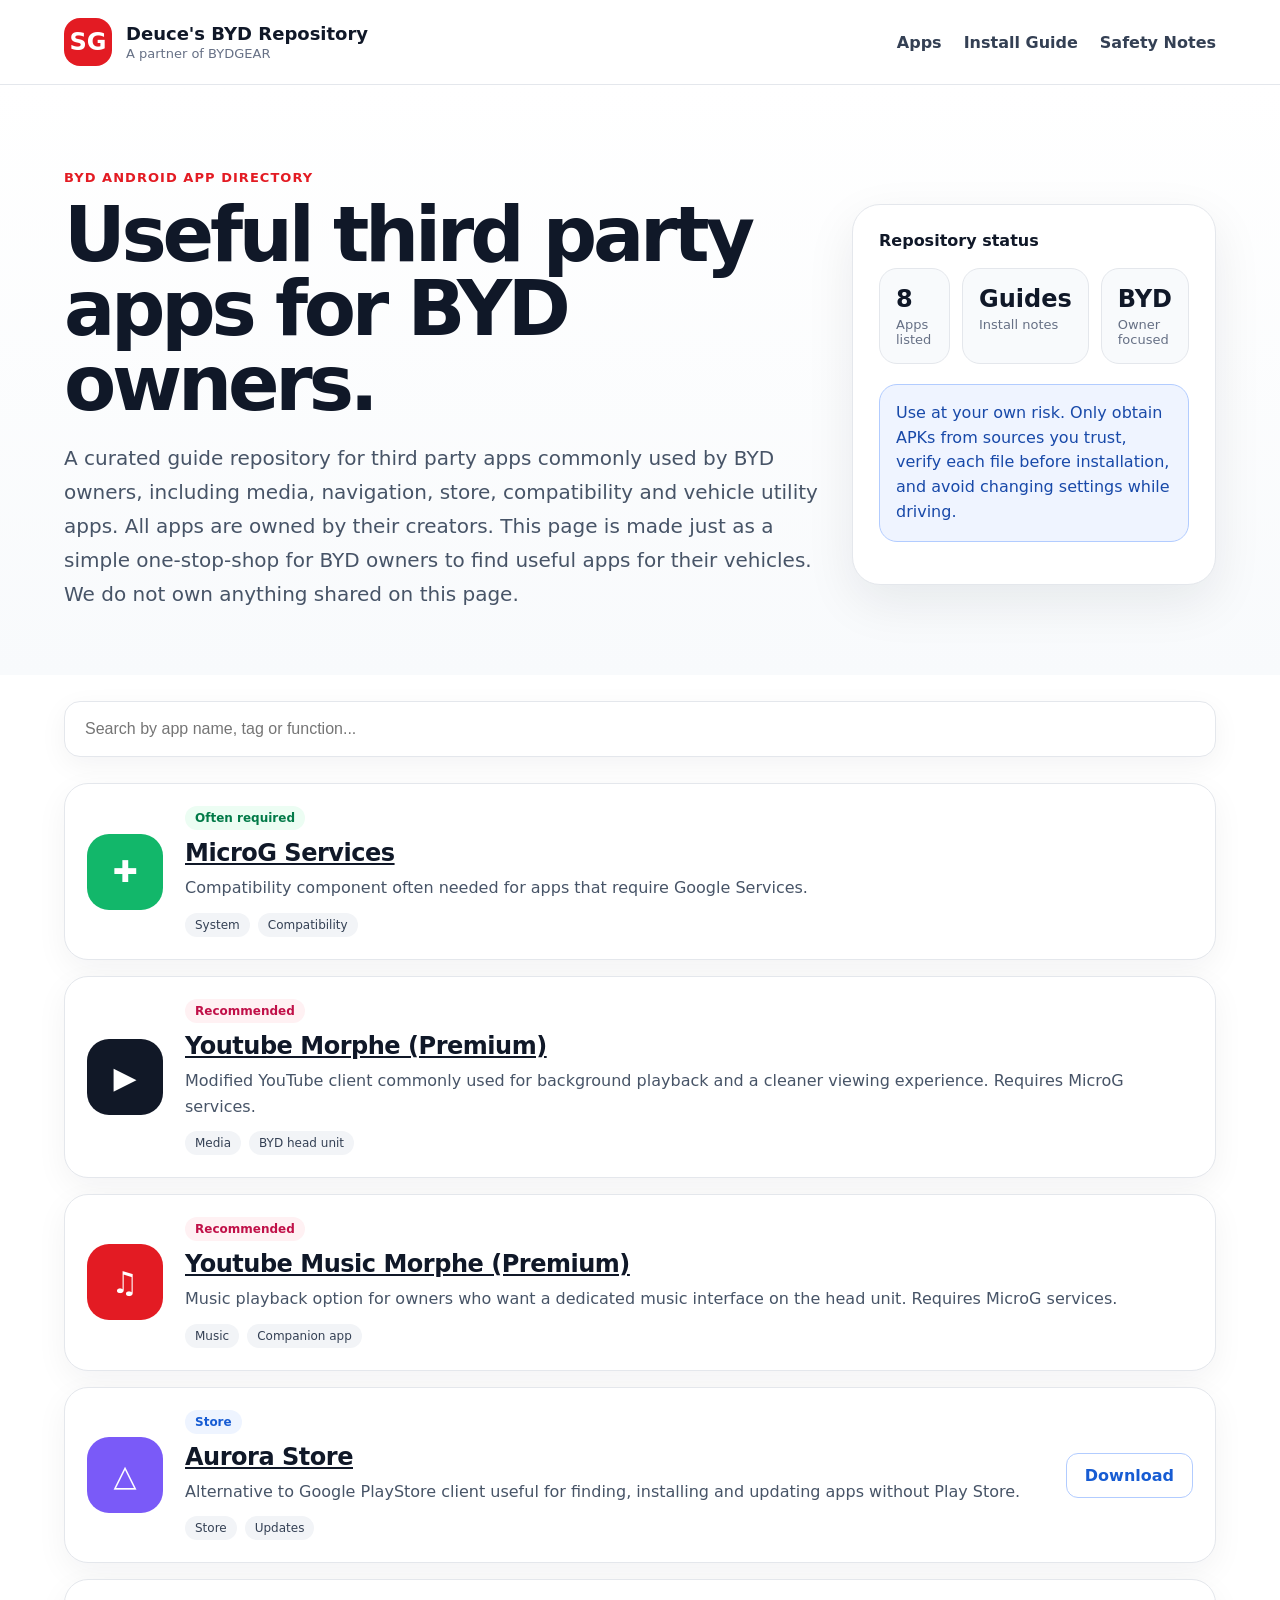
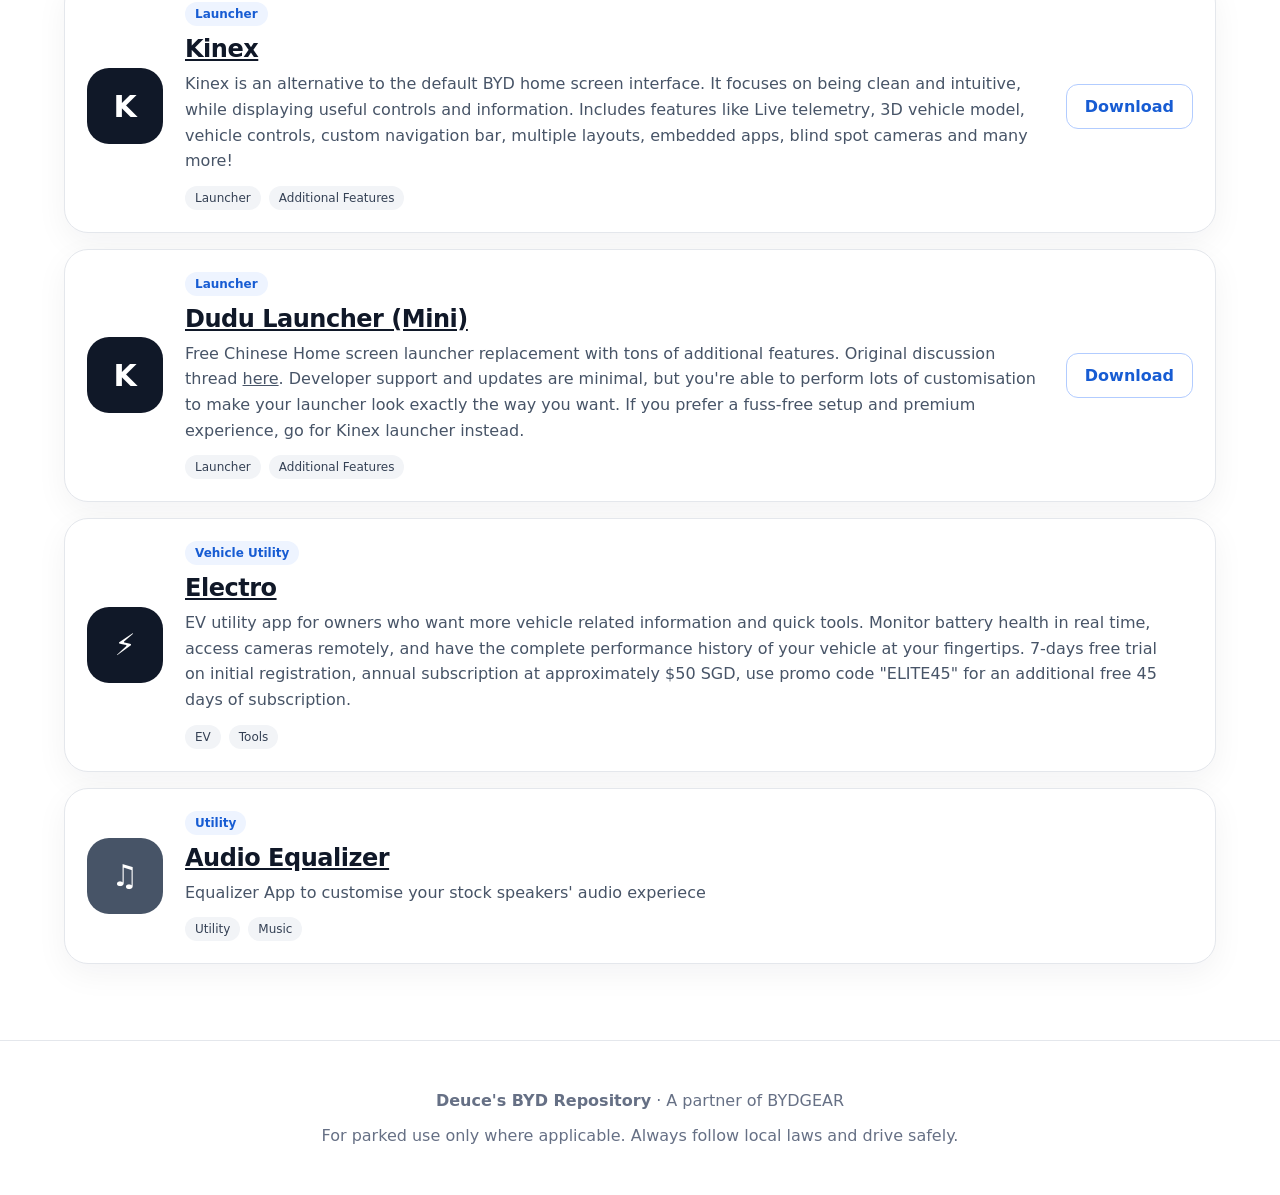
==== BYD/index.html @ 16ce6d3e "Add files via upload" ====
<!doctype html>
<html lang="en">
<head>
  <meta charset="utf-8">
  <meta name="viewport" content="width=device-width, initial-scale=1">
  <title>Deuce's BYD Repository | A partner of BYDGEAR</title>
  <meta name="description" content="A clean app guide repository for BYD car owners, curated by Deuce's BYD Repository, a partner of BYDGEAR.">
  <link rel="stylesheet" href="css/style.css">
</head>
<body>
<header class="site-header">
  <a class="brand" href="index.html" aria-label="Deuce's BYD Repository home">
    <div class="brand-mark">SG</div>
    <div>
      <strong>Deuce's BYD Repository</strong>
      <span>A partner of BYDGEAR</span>
    </div>
  </a>
  <nav>
    <a href="#apps">Apps</a>
    <a href="pages/install-guide.html">Install Guide</a>
    <a href="pages/safety.html">Safety Notes</a>
  </nav>
</header>

<main>
  <section class="hero">
    <div class="hero-copy">
      <p class="eyebrow">BYD Android App Directory</p>
      <h1>Useful third party apps for BYD owners.</h1>
      <p class="lead">A curated guide repository for third party apps commonly used by BYD owners, including media, navigation, store, compatibility and vehicle utility apps. All apps are owned by their creators. This page is made just as a simple one-stop-shop for BYD owners to find useful apps for their vehicles. We do not own anything shared on this page.</p>

    </div>
    <aside class="hero-panel">
      <div class="panel-topline">Repository status</div>
      <div class="status-grid">
        <div><strong>8</strong><span>Apps listed</span></div>
        <div><strong>Guides</strong><span>Install notes</span></div>
        <div><strong>BYD</strong><span>Owner focused</span></div>
      </div>
      <p class="notice">Use at your own risk. Only obtain APKs from sources you trust, verify each file before installation, and avoid changing settings while driving.</p>
    </aside>
  </section>

  <section class="toolbar" aria-label="Search apps">
    <input id="searchInput" type="search" placeholder="Search by app name, tag or function...">
  </section>

  <section id="apps" class="app-grid" aria-label="Available apps">
    <article class="app-card" data-search="microg services google compatibility login morphe revanced">
      <div class="icon microg">✚</div>
      <div class="app-content"><span class="tag required">Often required</span><h2><a href="pages/microg-services.html">MicroG Services</a></h2><p>Compatibility component often needed for apps that require Google Services.</p><div class="chips"><span>System</span><span>Compatibility</span></div></div>
    </article>

    <article class="app-card" data-search="youtube morphe premium revanced vanced microg video media background playback">
      <div class="icon youtube">▶</div>
      <div class="app-content"><span class="tag recommended">Recommended</span><h2><a href="pages/youtube-morphe.html">Youtube Morphe (Premium)</a></h2><p>Modified YouTube client commonly used for background playback and a cleaner viewing experience. Requires MicroG services.</p><div class="chips"><span>Media</span><span>BYD head unit</span></div></div>
    </article>

    <article class="app-card" data-search="youtube music morphe premium music audio revanced vanced microg background playback">
      <div class="icon music">♫</div>
      <div class="app-content"><span class="tag recommended">Recommended</span><h2><a href="pages/youtube-music-morphe.html">Youtube Music Morphe (Premium)</a></h2><p>Music playback option for owners who want a dedicated music interface on the head unit. Requires MicroG services.</p><div class="chips"><span>Music</span><span>Companion app</span></div></div>
    </article>

    <article class="app-card" data-search="aurora store app store google play alternative anonymous updates">
      <div class="icon aurora">△</div>
      <div class="app-content"><span class="tag">Store</span><h2><a href="https://auroraoss.com/aurora-store">Aurora Store</a></h2><p>Alternative to Google PlayStore client useful for finding, installing and updating apps without Play Store.</p><div class="chips"><span>Store</span><span>Updates</span></div></div>
      <div class="app-actions"><a class="button secondary" href="https://auroraoss.com/files/AuroraStore/Release">Download</a></div>
    </article>

    <article class="app-card" data-search="kinex launcher alternative home">
      <div class="icon kinex">K</div>
      <div class="app-content"><span class="tag">Launcher</span><h2><a href="https://kinex.lexwah.com/">Kinex</a></h2><p>Kinex is an alternative to the default BYD home screen interface. It focuses on being clean and intuitive, while displaying useful controls and information. Includes features like Live telemetry, 3D vehicle model, vehicle controls, custom navigation bar, multiple layouts, embedded apps, blind spot cameras and many more!</p><div class="chips"><span>Launcher</span><span>Additional Features</span></div></div>
      <div class="app-actions"><a class="button secondary" href="https://github.com/lexwah/kinex-dist/releases">Download</a></div>
    </article>

    <article class="app-card" data-search="dudu launcher chinese alternative home">
      <div class="icon kinex">K</div>
      <div class="app-content"><span class="tag">Launcher</span><h2><a href="#">Dudu Launcher (Mini)</a></h2><p>Free Chinese Home screen launcher replacement with tons of additional features. Original discussion thread <a href="https://forum.dudu-auto.com/d/862-dudu-launcher-for-byd-updated-download">here</a>. Developer support and updates are minimal, but you're able to perform lots of customisation to make your launcher look exactly the way you want. If you prefer a fuss-free setup and premium experience, go for Kinex launcher instead.</p><div class="chips"><span>Launcher</span><span>Additional Features</span></div></div>
      <div class="app-actions"><a class="button secondary" href="https://drive.google.com/file/d/1_wlKCTXD8KJU5kni6FYiSnWEAYftK7lh">Download</a></div>
    </article>

    <article class="app-card" data-search="electro vehicle tools byd battery ev utility">
      <div class="icon electro">⚡</div>
      <div class="app-content"><span class="tag">Vehicle Utility</span><h2><a href="https://electro.app.br/">Electro</a></h2><p>EV utility app for owners who want more vehicle related information and quick tools. Monitor battery health in real time, access cameras remotely, and have the complete performance history of your vehicle at your fingertips. 7-days free trial on initial registration, annual subscription at approximately $50 SGD, use promo code "ELITE45" for an additional free 45 days of subscription.</p><div class="chips"><span>EV</span><span>Tools</span></div></div>
    </article>

    <article class="app-card" data-search="music audio equalizer">
      <div class="icon files">♫</div>
      <div class="app-content"><span class="tag">Utility</span><h2><a href="pages/equalizer.html">Audio Equalizer</a></h2><p>Equalizer App to customise your stock speakers' audio experiece</p><div class="chips"><span>Utility</span><span>Music</span></div></div>
    </article>
  </section>
</main>

<footer class="site-footer">
  <p><strong>Deuce's BYD Repository</strong> · A partner of BYDGEAR</p>
  <p>For parked use only where applicable. Always follow local laws and drive safely.</p>
</footer>
<script src="js/app.js"></script>
</body>
</html>
---- BYD/css/style.css ----
:root{--ink:#101828;--muted:#667085;--line:#e4e7ec;--soft:#f8fafc;--blue:#155eef;--blue-soft:#eff4ff;--red:#e31b23;--green:#039855;--shadow:0 18px 50px rgba(16,24,40,.08)}*{box-sizing:border-box}body{margin:0;font-family:Inter,ui-sans-serif,system-ui,-apple-system,BlinkMacSystemFont,"Segoe UI",sans-serif;background:#fff;color:var(--ink)}a{color:inherit}.site-header{position:sticky;top:0;z-index:10;background:rgba(255,255,255,.92);backdrop-filter:blur(16px);border-bottom:1px solid var(--line);display:flex;align-items:center;justify-content:space-between;padding:18px clamp(20px,5vw,72px)}.brand{display:flex;align-items:center;gap:14px;text-decoration:none}.brand-mark{width:48px;height:48px;border-radius:16px;background:var(--red);color:#fff;display:grid;place-items:center;font-weight:900;font-size:24px}.brand strong{display:block;font-size:18px}.brand span{display:block;color:var(--muted);font-size:13px;margin-top:2px}nav{display:flex;gap:22px;font-weight:650;color:#344054}nav a{text-decoration:none}.hero{display:grid;grid-template-columns:1.35fr .65fr;gap:32px;padding:72px clamp(20px,5vw,72px) 44px;align-items:center;background:linear-gradient(180deg,#fff,#f8fafc)}.eyebrow{color:var(--red);font-weight:800;text-transform:uppercase;letter-spacing:.08em;font-size:13px}.hero h1{font-size:clamp(42px,6vw,76px);line-height:.98;letter-spacing:-.055em;margin:12px 0}.lead{font-size:20px;line-height:1.7;color:#475467;max-width:800px}.hero-actions{display:flex;gap:14px;margin-top:28px;flex-wrap:wrap}.button{display:inline-flex;justify-content:center;align-items:center;border-radius:12px;padding:12px 18px;font-weight:750;text-decoration:none;border:1px solid transparent;white-space:nowrap}.button.primary{background:var(--blue);color:#fff}.button.secondary{background:#fff;color:#175cd3;border-color:#b2ccff}.hero-panel{background:#fff;border:1px solid var(--line);border-radius:28px;padding:26px;box-shadow:var(--shadow)}.panel-topline{font-weight:800;margin-bottom:18px}.status-grid{display:grid;grid-template-columns:repeat(3,1fr);gap:12px}.status-grid div{background:var(--soft);border:1px solid var(--line);border-radius:18px;padding:16px}.status-grid strong{display:block;font-size:24px}.status-grid span{display:block;color:var(--muted);font-size:13px;margin-top:4px}.notice{background:var(--blue-soft);border:1px solid #b2ccff;color:#1849a9;border-radius:18px;padding:16px;line-height:1.55;margin-top:20px}.toolbar{padding:26px clamp(20px,5vw,72px)}#searchInput{width:100%;border:1px solid var(--line);border-radius:16px;padding:18px 20px;font-size:16px;box-shadow:0 8px 28px rgba(16,24,40,.05)}.app-grid{padding:0 clamp(20px,5vw,72px) 76px;display:grid;gap:16px}.app-card{display:grid;grid-template-columns:76px 1fr auto;gap:22px;align-items:center;background:#fff;border:1px solid var(--line);border-radius:24px;padding:22px;box-shadow:0 10px 32px rgba(16,24,40,.05)}.icon{width:76px;height:76px;border-radius:22px;display:grid;place-items:center;font-size:30px;font-weight:900;color:#fff}.youtube{background:#111827}.music{background:var(--red)}.microg{background:#12b76a}.waze{background:#36bffa}.aurora{background:#7a5af8}.kinex{background:#101828}.electro{background:#101828}.files{background:#475467}.tag{display:inline-block;font-size:12px;font-weight:800;padding:5px 10px;border-radius:999px;background:#eef4ff;color:#175cd3;margin-bottom:9px}.tag.recommended{background:#fff1f3;color:#c01048}.tag.required{background:#ecfdf3;color:#027a48}.app-content h2{margin:0 0 8px;font-size:24px;letter-spacing:-.02em}.app-content p{margin:0;color:#475467;line-height:1.6}.chips{display:flex;gap:8px;flex-wrap:wrap;margin-top:12px}.chips span{font-size:12px;color:#344054;background:#f2f4f7;border-radius:999px;padding:5px 10px}.app-actions{display:flex;gap:10px;align-items:center}.site-footer{text-align:center;border-top:1px solid var(--line);padding:34px 20px;color:#667085;background:#fff}.page-main{max-width:980px;margin:0 auto;padding:52px 22px 80px}.breadcrumb{color:#667085;font-size:14px;margin-bottom:22px}.page-card{border:1px solid var(--line);border-radius:28px;padding:34px;background:#fff;box-shadow:var(--shadow)}.page-card h1{font-size:44px;letter-spacing:-.04em;margin:0 0 12px}.page-card .summary{font-size:18px;color:#475467;line-height:1.7}.guide-grid{display:grid;grid-template-columns:1fr 1fr;gap:18px;margin:28px 0}.info-box{background:#f8fafc;border:1px solid var(--line);border-radius:20px;padding:20px}.info-box h3{margin-top:0}.steps{counter-reset:step;display:grid;gap:14px;margin-top:26px}.step{counter-increment:step;border:1px solid var(--line);border-radius:18px;padding:18px 18px 18px 64px;position:relative;background:#fff}.step:before{content:counter(step);position:absolute;left:18px;top:18px;width:30px;height:30px;border-radius:999px;background:#155eef;color:white;display:grid;place-items:center;font-weight:800}.screenshot-placeholder{border:1px dashed #98a2b3;border-radius:22px;background:#f8fafc;min-height:230px;display:grid;place-items:center;color:#667085;text-align:center;padding:24px;margin:24px 0}.warning{background:#fffbeb;border:1px solid #fedf89;color:#93370d;border-radius:18px;padding:16px;line-height:1.6}@media(max-width:860px){.site-header{align-items:flex-start;gap:16px;flex-direction:column}nav{gap:14px;flex-wrap:wrap}.hero{grid-template-columns:1fr;padding-top:48px}.app-card{grid-template-columns:1fr}.app-actions{width:100%;flex-direction:column}.app-actions .button{width:100%}.status-grid,.guide-grid{grid-template-columns:1fr}.page-card h1{font-size:34px}}
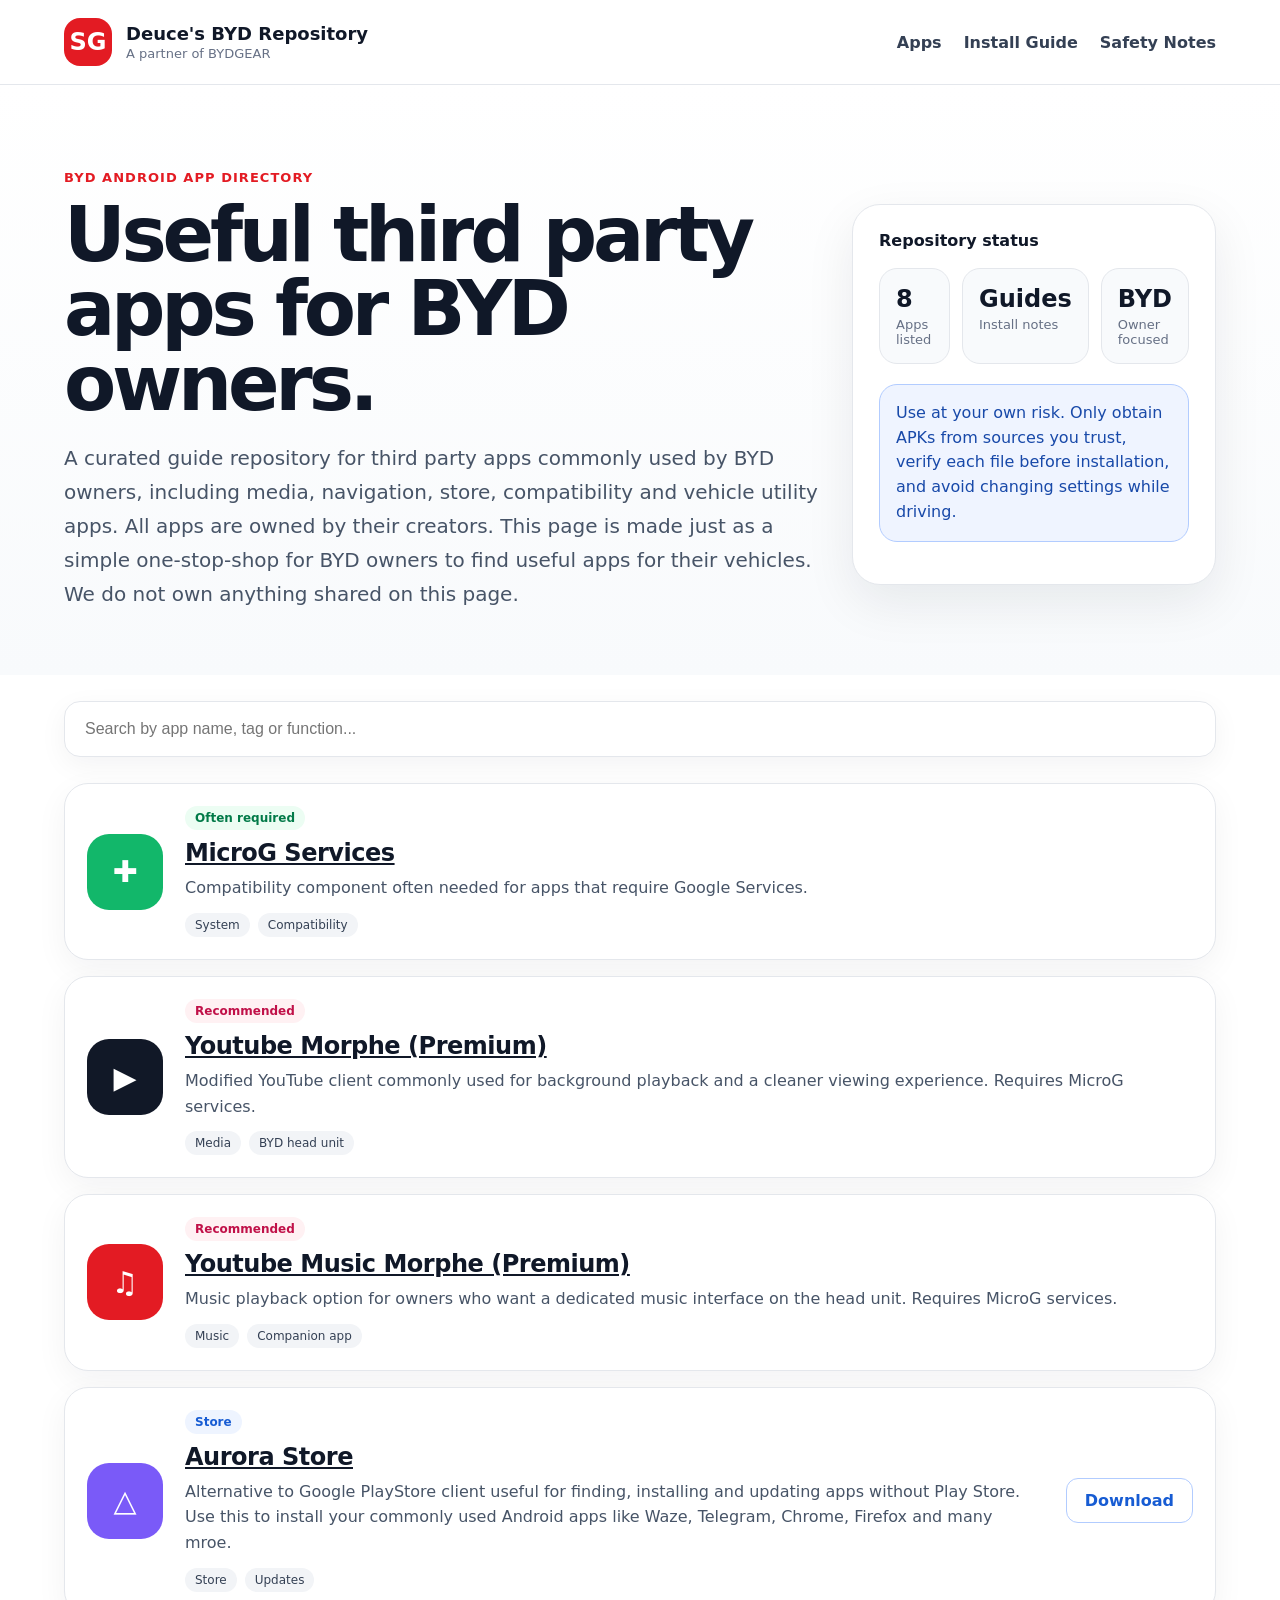
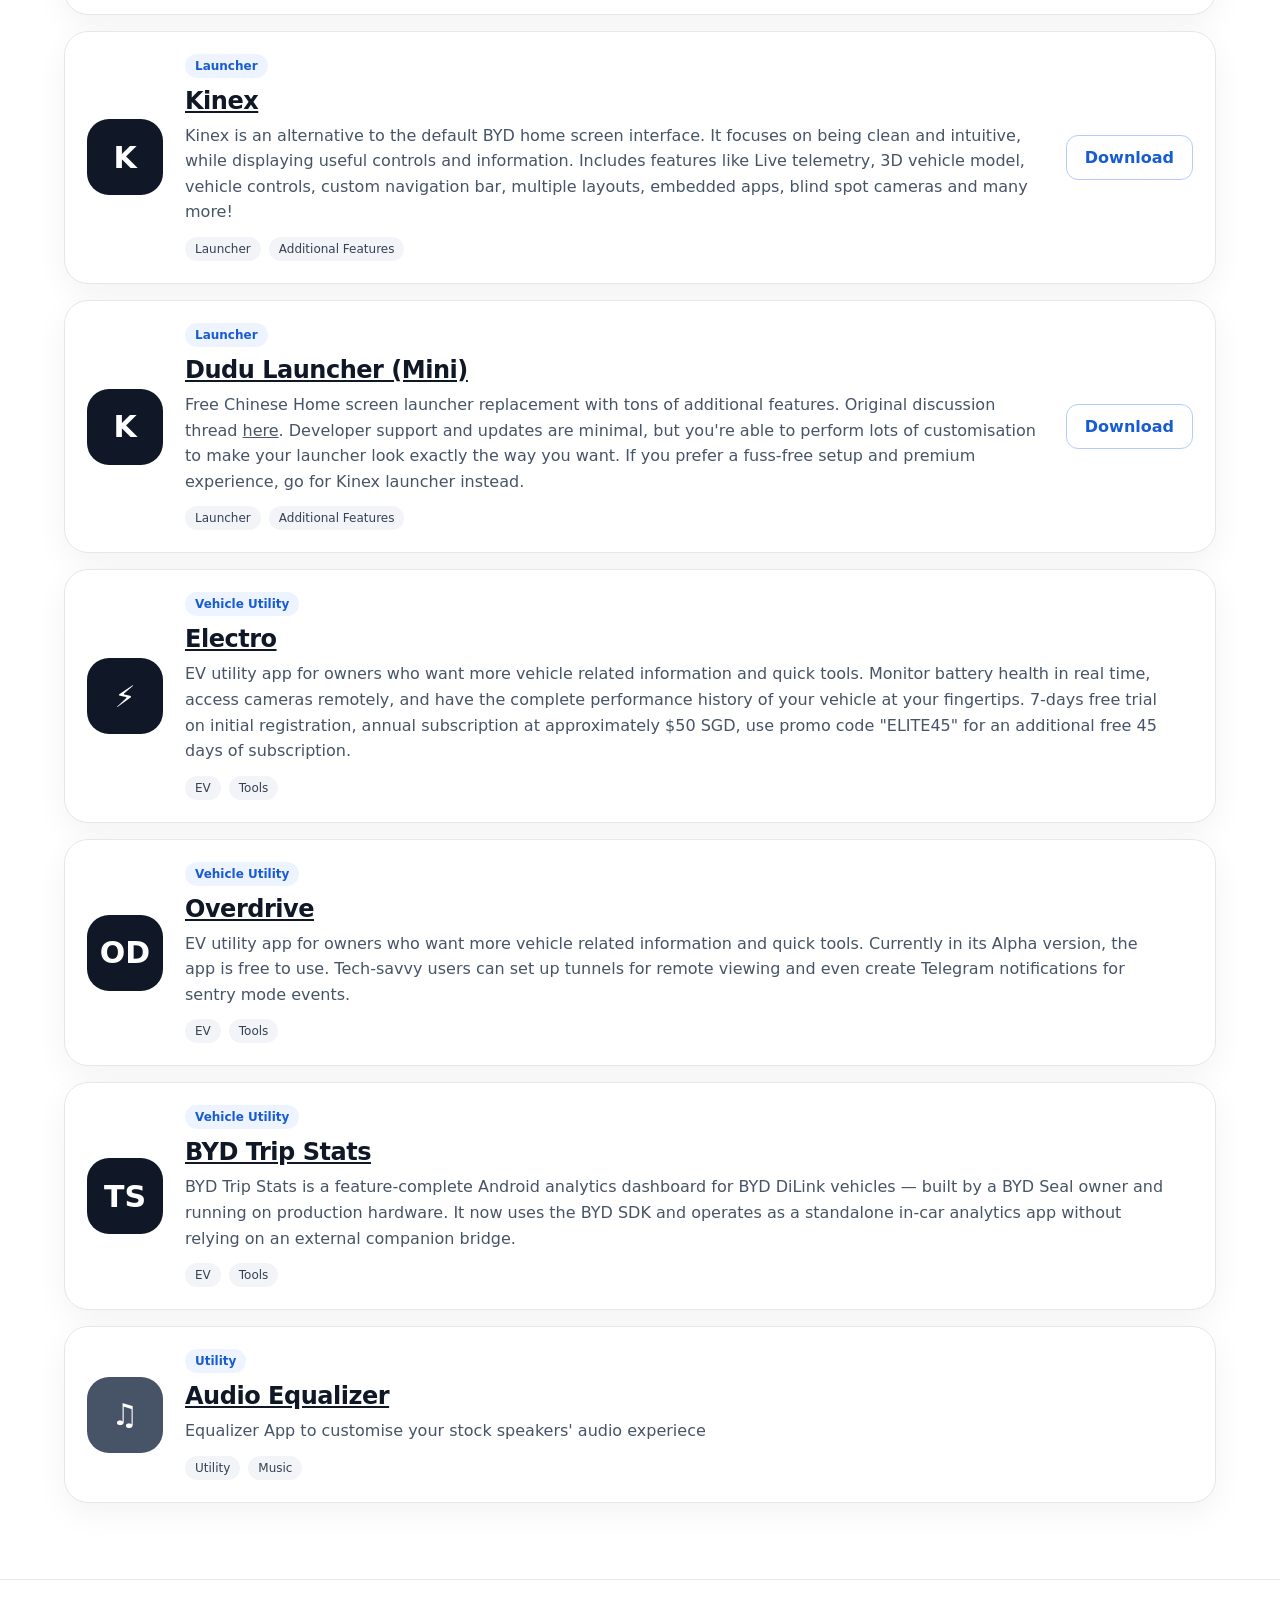
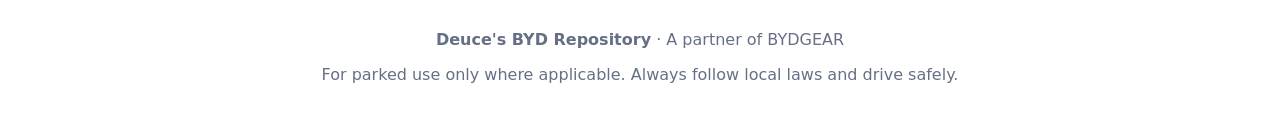
==== commit 2fcd2892: "Update index.html" ====
--- a/BYD/index.html
+++ b/BYD/index.html
@@ -64,7 +64,7 @@
 
     <article class="app-card" data-search="aurora store app store google play alternative anonymous updates">
       <div class="icon aurora">△</div>
-      <div class="app-content"><span class="tag">Store</span><h2><a href="https://auroraoss.com/aurora-store">Aurora Store</a></h2><p>Alternative to Google PlayStore client useful for finding, installing and updating apps without Play Store.</p><div class="chips"><span>Store</span><span>Updates</span></div></div>
+      <div class="app-content"><span class="tag">Store</span><h2><a href="https://auroraoss.com/aurora-store">Aurora Store</a></h2><p>Alternative to Google PlayStore client useful for finding, installing and updating apps without Play Store. Use this to install your commonly used Android apps like Waze, Telegram, Chrome, Firefox and many mroe.</p><div class="chips"><span>Store</span><span>Updates</span></div></div>
       <div class="app-actions"><a class="button secondary" href="https://auroraoss.com/files/AuroraStore/Release">Download</a></div>
     </article>
 
@@ -85,6 +85,16 @@
       <div class="app-content"><span class="tag">Vehicle Utility</span><h2><a href="https://electro.app.br/">Electro</a></h2><p>EV utility app for owners who want more vehicle related information and quick tools. Monitor battery health in real time, access cameras remotely, and have the complete performance history of your vehicle at your fingertips. 7-days free trial on initial registration, annual subscription at approximately $50 SGD, use promo code "ELITE45" for an additional free 45 days of subscription.</p><div class="chips"><span>EV</span><span>Tools</span></div></div>
     </article>
 
+    <article class="app-card" data-search="overdrive vehicle tools byd battery ev utility">
+      <div class="icon electro">OD</div>
+      <div class="app-content"><span class="tag">Vehicle Utility</span><h2><a href="https://www.overdrive.qd.je/">Overdrive</a></h2><p>EV utility app for owners who want more vehicle related information and quick tools. Currently in its Alpha version, the app is free to use. Tech-savvy users can set up tunnels for remote viewing and even create Telegram notifications for sentry mode events.</p><div class="chips"><span>EV</span><span>Tools</span></div></div>
+    </article>
+
+    <article class="app-card" data-search="overdrive vehicle tools byd battery ev utility">
+      <div class="icon electro">TS</div>
+      <div class="app-content"><span class="tag">Vehicle Utility</span><h2><a href="https://github.com/angoikon/byd-trip-stats">BYD Trip Stats</a></h2><p>BYD Trip Stats is a feature-complete Android analytics dashboard for BYD DiLink vehicles — built by a BYD Seal owner and running on production hardware. It now uses the BYD SDK and operates as a standalone in-car analytics app without relying on an external companion bridge.</p><div class="chips"><span>EV</span><span>Tools</span></div></div>
+    </article>
+
     <article class="app-card" data-search="music audio equalizer">
       <div class="icon files">♫</div>
       <div class="app-content"><span class="tag">Utility</span><h2><a href="pages/equalizer.html">Audio Equalizer</a></h2><p>Equalizer App to customise your stock speakers' audio experiece</p><div class="chips"><span>Utility</span><span>Music</span></div></div>
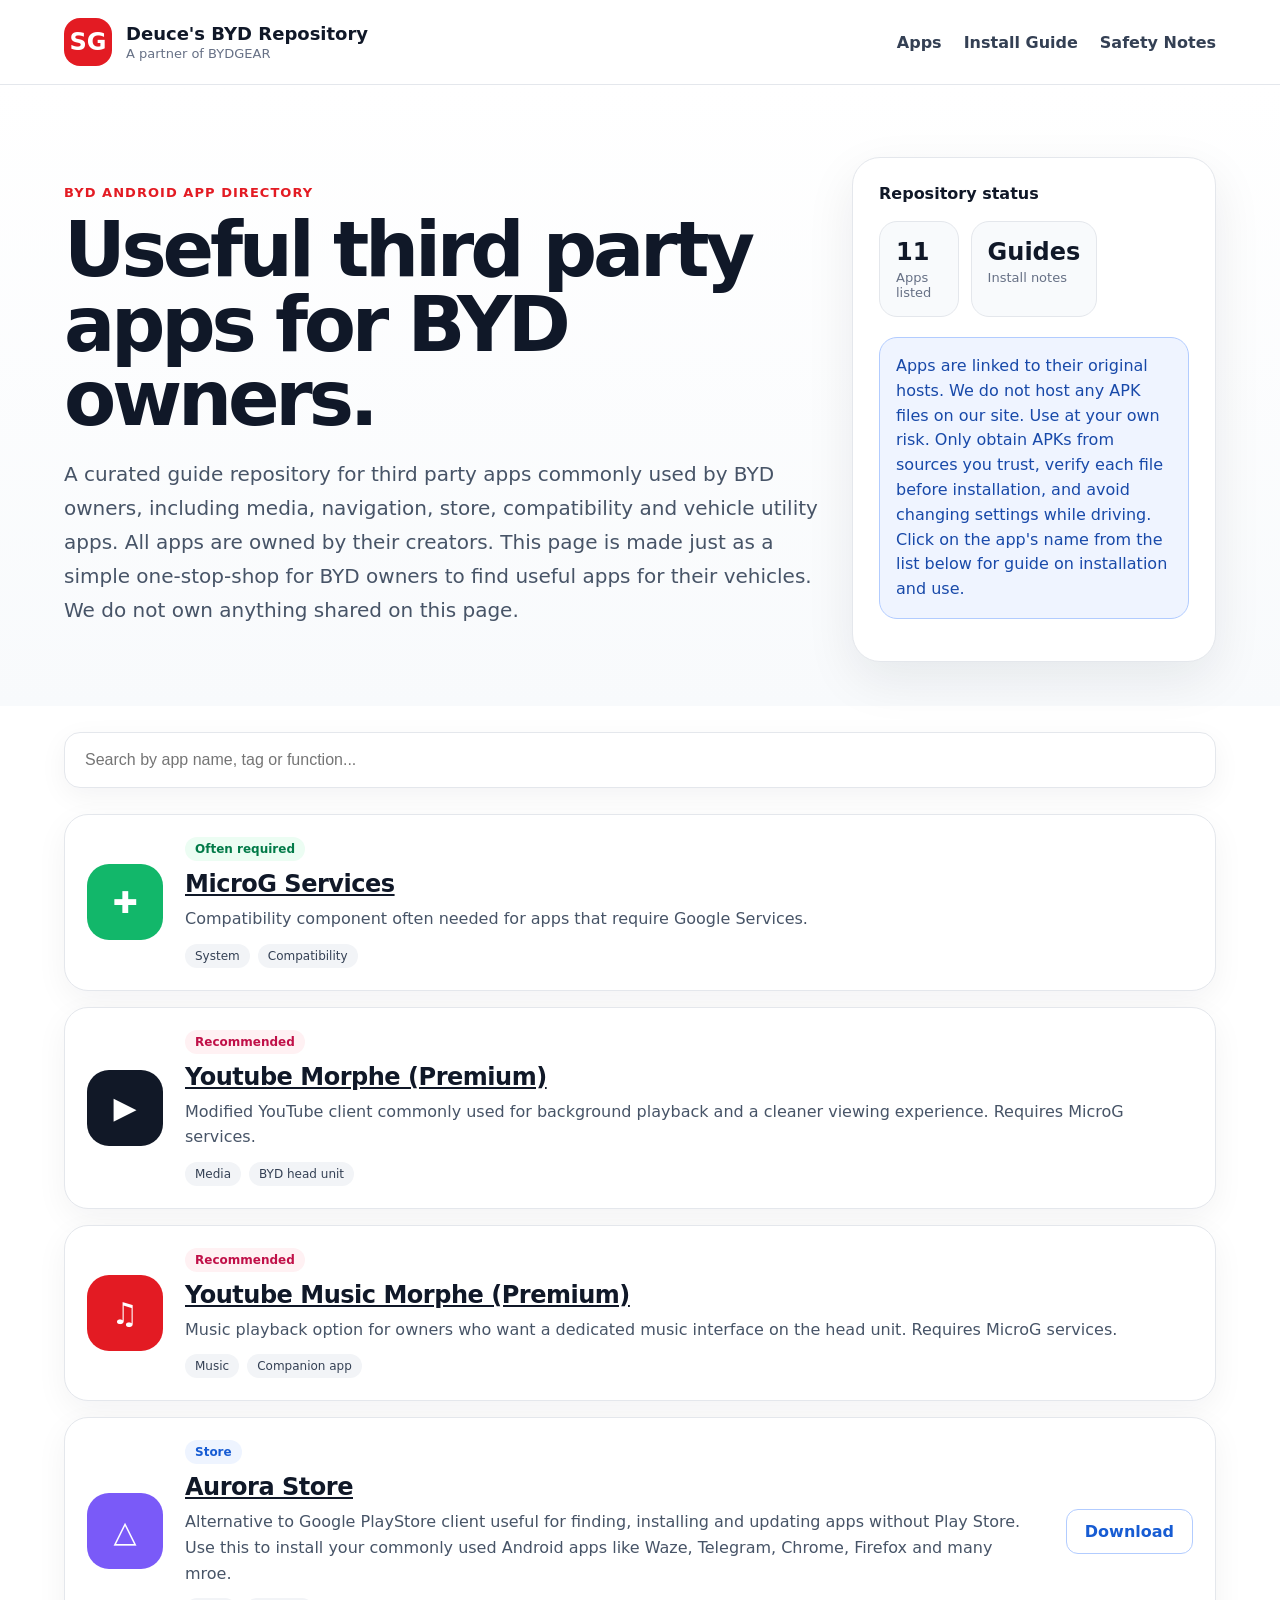
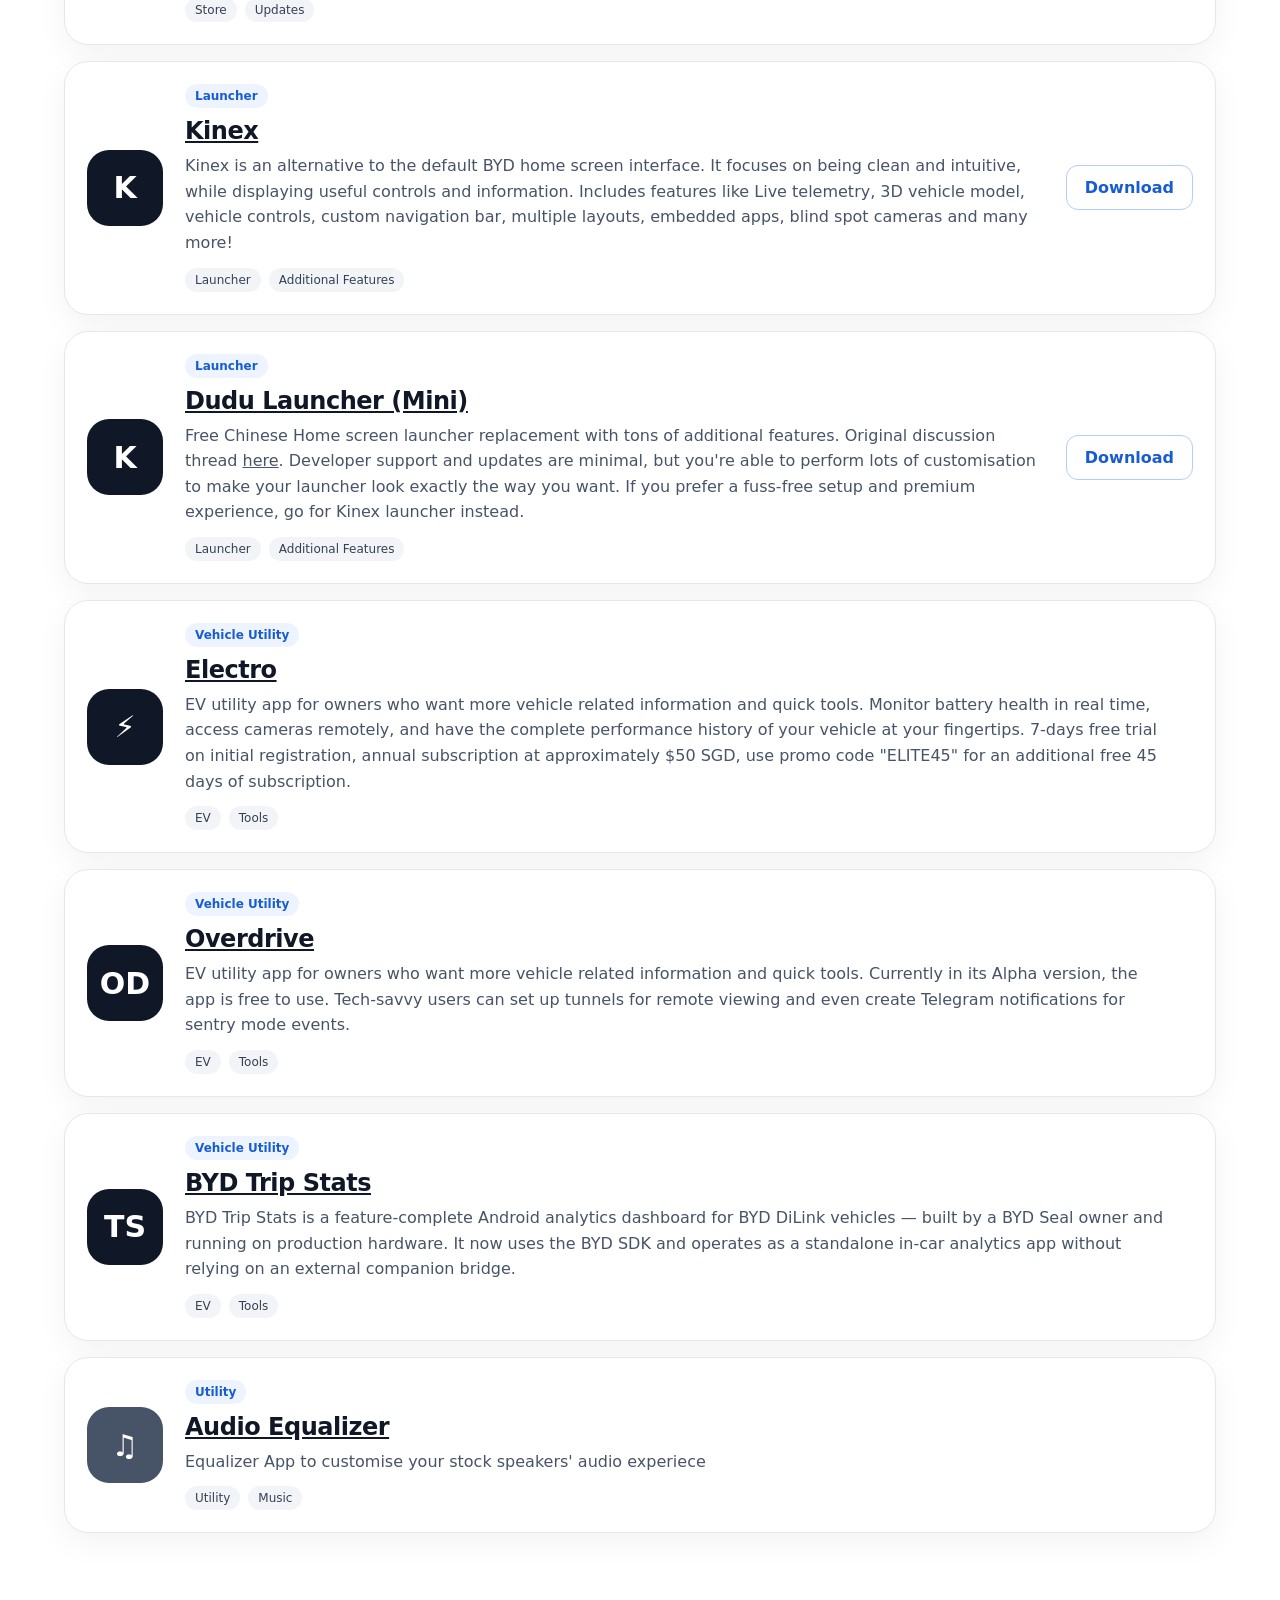
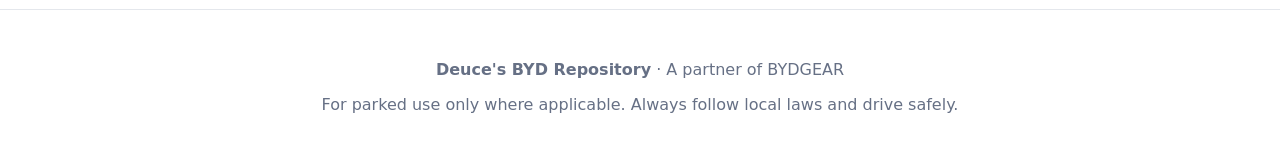
==== commit 5e4e99f4: "Update index.html" ====
--- a/BYD/index.html
+++ b/BYD/index.html
@@ -34,11 +34,10 @@
     <aside class="hero-panel">
       <div class="panel-topline">Repository status</div>
       <div class="status-grid">
-        <div><strong>8</strong><span>Apps listed</span></div>
+        <div><strong>11</strong><span>Apps listed</span></div>
         <div><strong>Guides</strong><span>Install notes</span></div>
-        <div><strong>BYD</strong><span>Owner focused</span></div>
       </div>
-      <p class="notice">Use at your own risk. Only obtain APKs from sources you trust, verify each file before installation, and avoid changing settings while driving.</p>
+      <p class="notice">Apps are linked to their original hosts. We do not host any APK files on our site. Use at your own risk. Only obtain APKs from sources you trust, verify each file before installation, and avoid changing settings while driving. Click on the app's name from the list below for guide on installation and use.</p>
     </aside>
   </section>
 
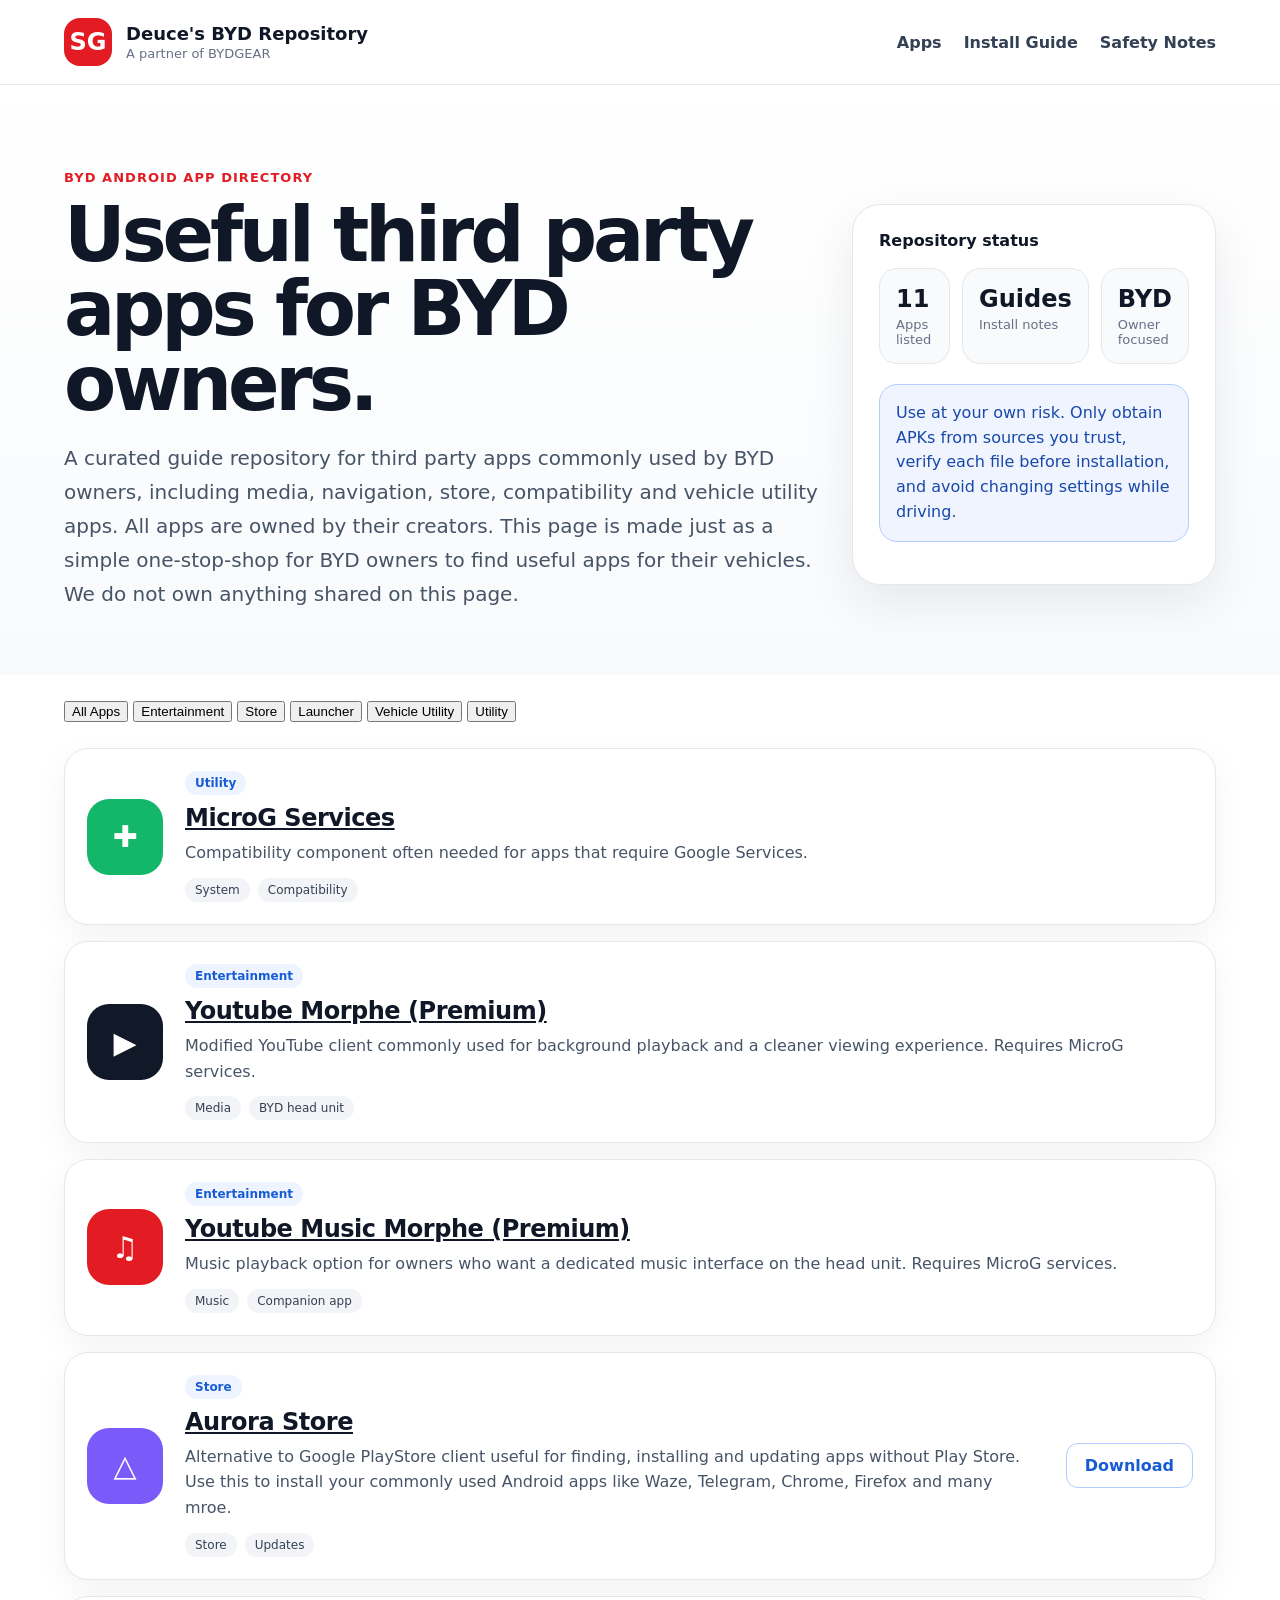
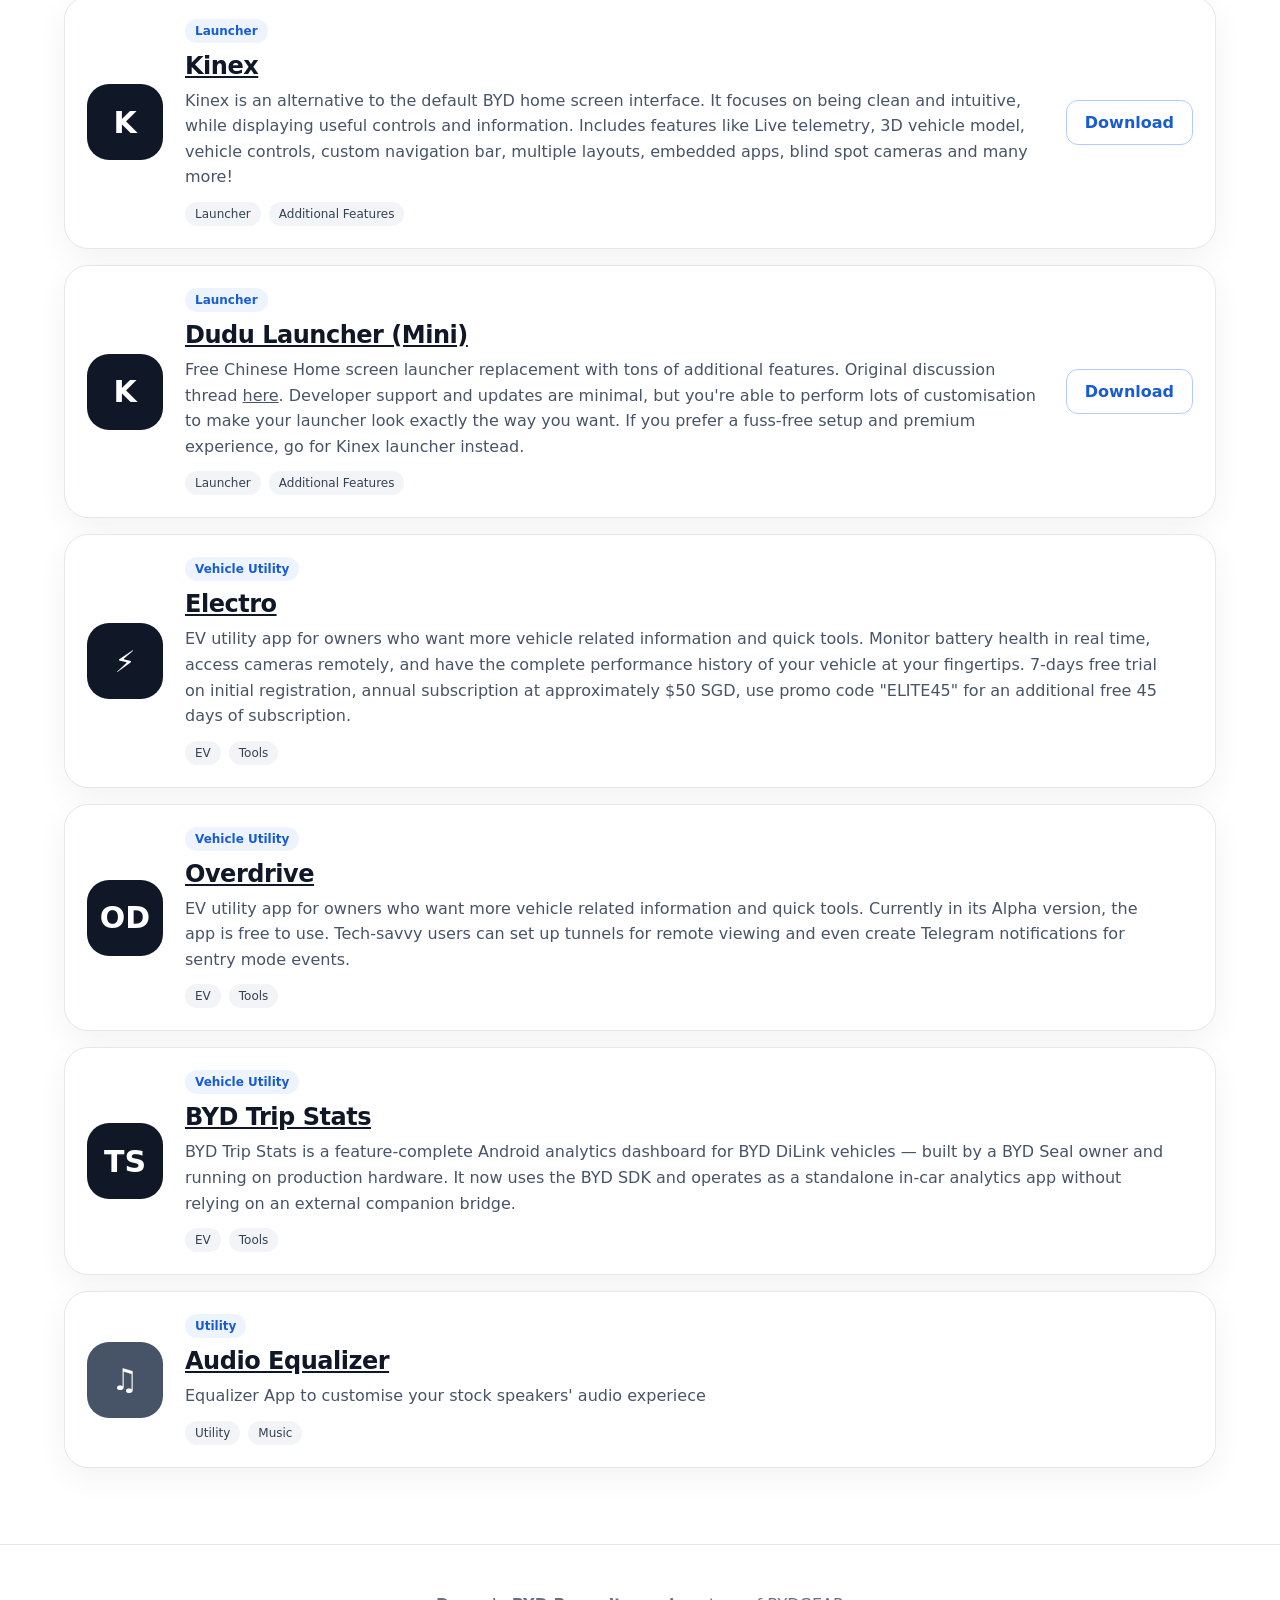
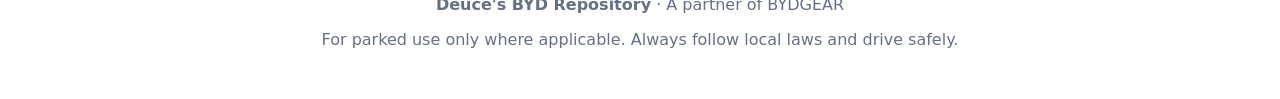
==== commit 9fea773b: "Update index.html" ====
--- a/BYD/index.html
+++ b/BYD/index.html
@@ -36,29 +36,54 @@
       <div class="status-grid">
         <div><strong>11</strong><span>Apps listed</span></div>
         <div><strong>Guides</strong><span>Install notes</span></div>
+        <div><strong>BYD</strong><span>Owner focused</span></div>
       </div>
-      <p class="notice">Apps are linked to their original hosts. We do not host any APK files on our site. Use at your own risk. Only obtain APKs from sources you trust, verify each file before installation, and avoid changing settings while driving. Click on the app's name from the list below for guide on installation and use.</p>
+      <p class="notice">Use at your own risk. Only obtain APKs from sources you trust, verify each file before installation, and avoid changing settings while driving.</p>
     </aside>
   </section>
 
-  <section class="toolbar" aria-label="Search apps">
-    <input id="searchInput" type="search" placeholder="Search by app name, tag or function...">
-  </section>
+  <section class="toolbar">
+
+    <button class="filter-btn active" data-filter="all">
+        All Apps
+    </button>
+
+    <button class="filter-btn" data-filter="Entertainment">
+        Entertainment
+    </button>
+
+    <button class="filter-btn" data-filter="Store">
+        Store
+    </button>
+
+    <button class="filter-btn" data-filter="Launcher">
+        Launcher
+    </button>
+
+    <button class="filter-btn" data-filter="Vehicle Utility">
+        Vehicle Utility
+    </button>
+
+    <button class="filter-btn" data-filter="Utility">
+        Utility
+    </button>
+
+</section>
 
   <section id="apps" class="app-grid" aria-label="Available apps">
     <article class="app-card" data-search="microg services google compatibility login morphe revanced">
       <div class="icon microg">✚</div>
-      <div class="app-content"><span class="tag required">Often required</span><h2><a href="pages/microg-services.html">MicroG Services</a></h2><p>Compatibility component often needed for apps that require Google Services.</p><div class="chips"><span>System</span><span>Compatibility</span></div></div>
+      <div class="app-content"><span class="tag">Utility</span><h2><a href="pages/microg-services.html">MicroG Services</a></h2><p>Compatibility component often needed for apps that require Google Services.</p><div class="chips"><span>System</span><span>Compatibility</span></div></div>
     </article>
 
     <article class="app-card" data-search="youtube morphe premium revanced vanced microg video media background playback">
       <div class="icon youtube">▶</div>
-      <div class="app-content"><span class="tag recommended">Recommended</span><h2><a href="pages/youtube-morphe.html">Youtube Morphe (Premium)</a></h2><p>Modified YouTube client commonly used for background playback and a cleaner viewing experience. Requires MicroG services.</p><div class="chips"><span>Media</span><span>BYD head unit</span></div></div>
+      <div class="app-content"><span class="tag">Entertainment</span><h2><a href="pages/youtube-morphe.html">Youtube Morphe (Premium)</a></h2><p>Modified YouTube client commonly used for background playback and a cleaner viewing experience. Requires MicroG services.</p><div class="chips"><span>Media</span><span>BYD head unit</span></div></div>
     </article>
 
     <article class="app-card" data-search="youtube music morphe premium music audio revanced vanced microg background playback">
       <div class="icon music">♫</div>
-      <div class="app-content"><span class="tag recommended">Recommended</span><h2><a href="pages/youtube-music-morphe.html">Youtube Music Morphe (Premium)</a></h2><p>Music playback option for owners who want a dedicated music interface on the head unit. Requires MicroG services.</p><div class="chips"><span>Music</span><span>Companion app</span></div></div>
+      <div class="app-content"><span class="tag">Entertainment</span><h2><a href="pages/youtube-music-morphe.html">Youtube Music Morphe (Premium)</a></h2><p>Music playback option for owners who want a dedicated music interface on the head unit. Requires MicroG services.</p><div class="chips"><span>Music</span><span>Companion app</span></div></div>
     </article>
 
     <article class="app-card" data-search="aurora store app store google play alternative anonymous updates">
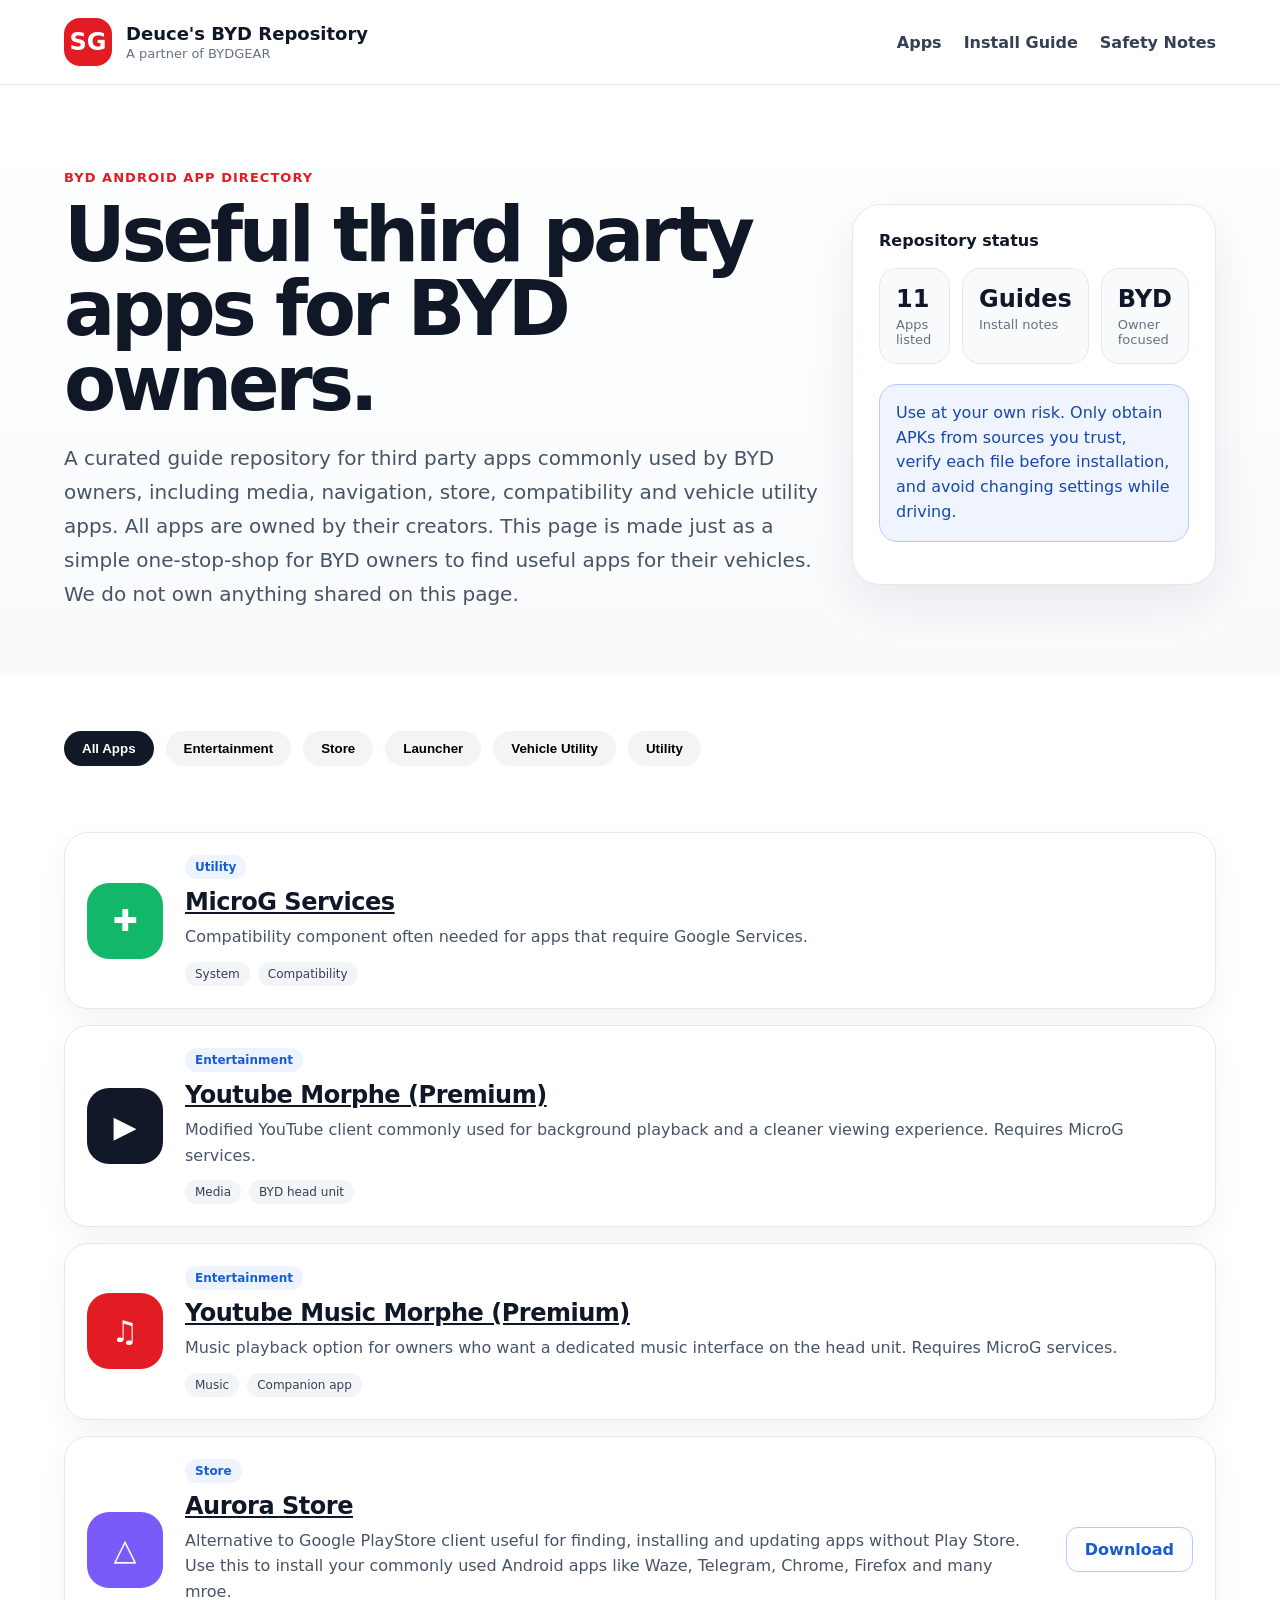
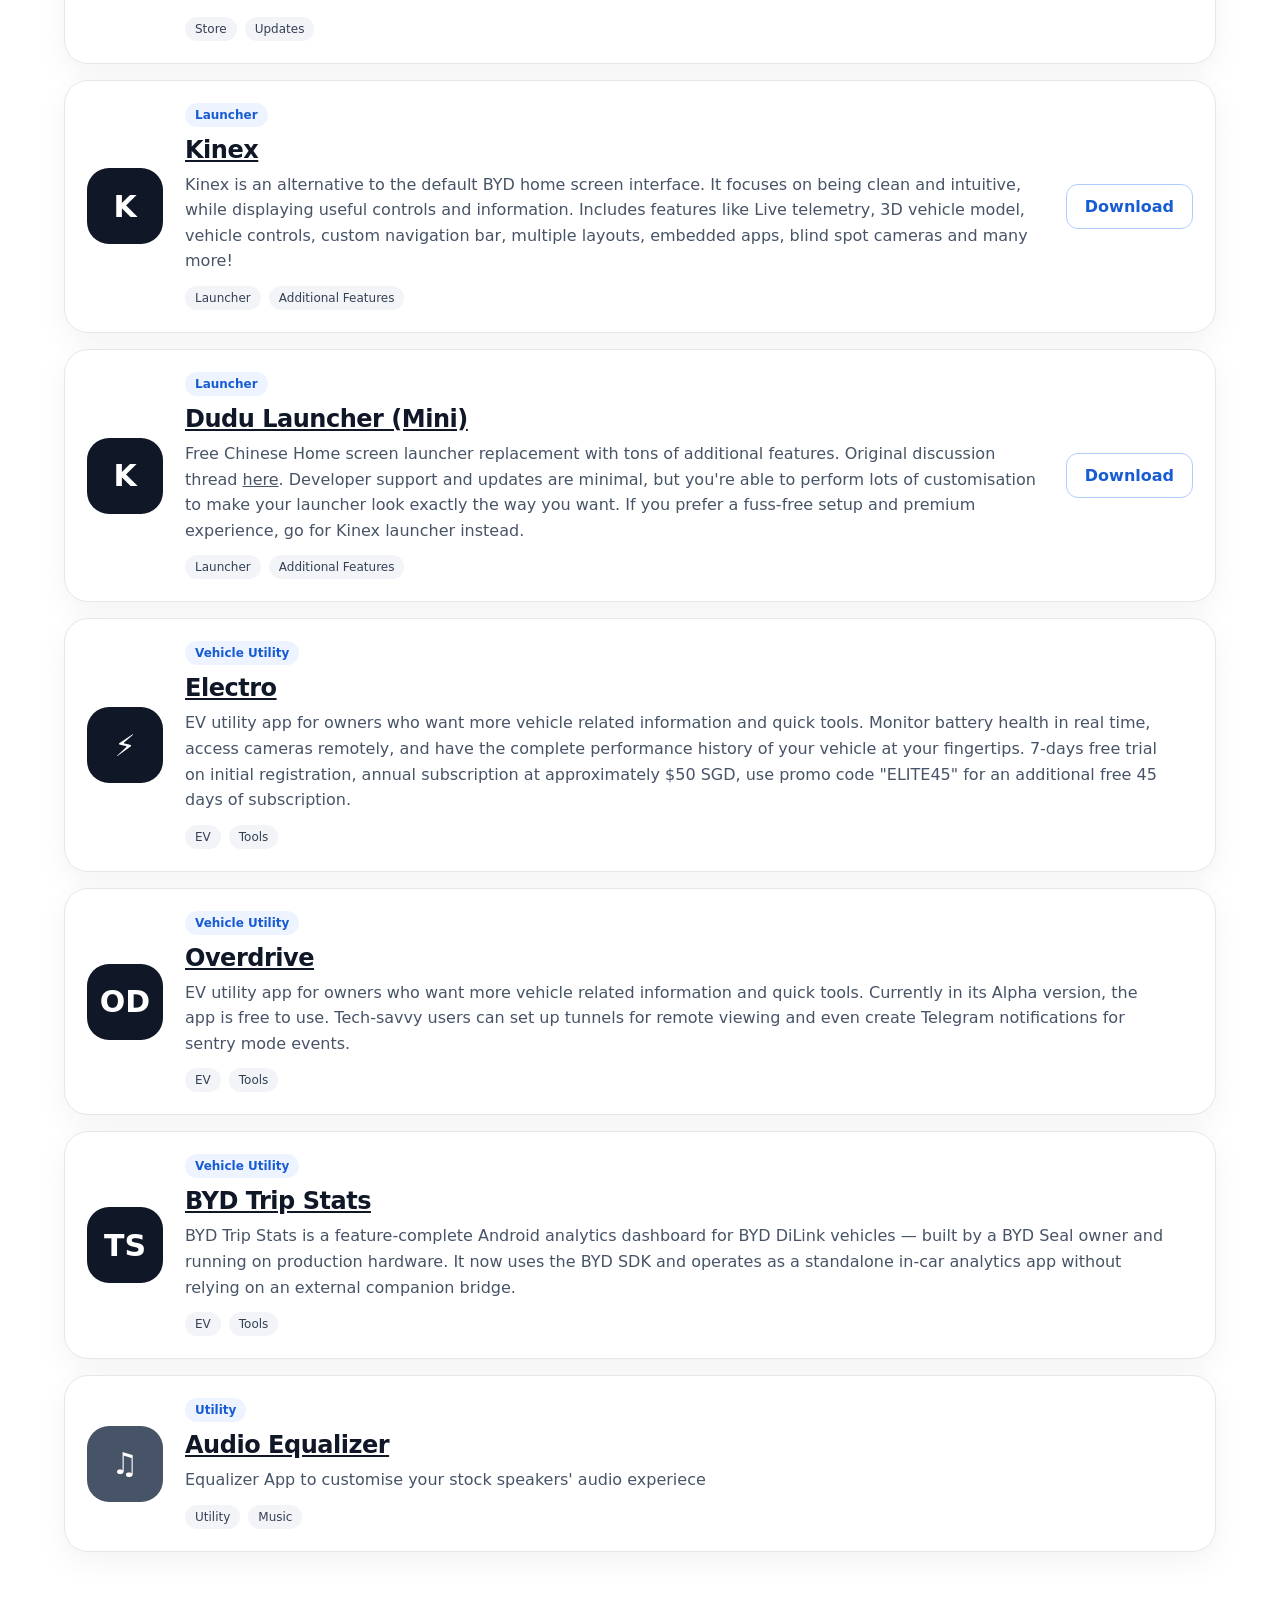
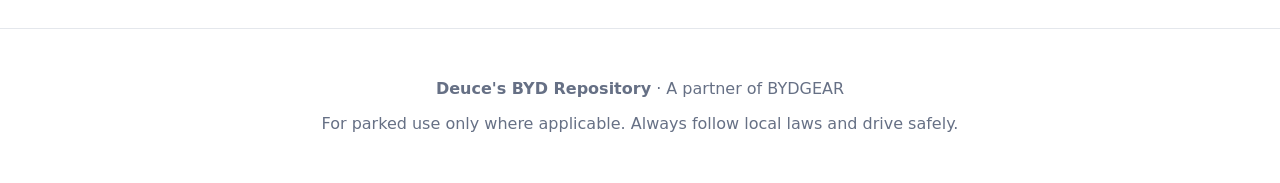
==== commit eb74569f: "Update index.html" ====
--- a/BYD/index.html
+++ b/BYD/index.html
@@ -43,31 +43,12 @@
   </section>
 
   <section class="toolbar">
-
-    <button class="filter-btn active" data-filter="all">
-        All Apps
-    </button>
-
-    <button class="filter-btn" data-filter="Entertainment">
-        Entertainment
-    </button>
-
-    <button class="filter-btn" data-filter="Store">
-        Store
-    </button>
-
-    <button class="filter-btn" data-filter="Launcher">
-        Launcher
-    </button>
-
-    <button class="filter-btn" data-filter="Vehicle Utility">
-        Vehicle Utility
-    </button>
-
-    <button class="filter-btn" data-filter="Utility">
-        Utility
-    </button>
-
+    <button class="filter-btn active" data-filter="all">All Apps</button>
+    <button class="filter-btn" data-filter="Entertainment">Entertainment</button>    
+    <button class="filter-btn" data-filter="Store">Store</button>
+    <button class="filter-btn" data-filter="Launcher">Launcher</button>
+    <button class="filter-btn" data-filter="Vehicle Utility">Vehicle Utility</button>
+    <button class="filter-btn" data-filter="Utility">Utility</button>
 </section>
 
   <section id="apps" class="app-grid" aria-label="Available apps">
--- a/BYD/css/style.css
+++ b/BYD/css/style.css
@@ -1 +1,26 @@
 :root{--ink:#101828;--muted:#667085;--line:#e4e7ec;--soft:#f8fafc;--blue:#155eef;--blue-soft:#eff4ff;--red:#e31b23;--green:#039855;--shadow:0 18px 50px rgba(16,24,40,.08)}*{box-sizing:border-box}body{margin:0;font-family:Inter,ui-sans-serif,system-ui,-apple-system,BlinkMacSystemFont,"Segoe UI",sans-serif;background:#fff;color:var(--ink)}a{color:inherit}.site-header{position:sticky;top:0;z-index:10;background:rgba(255,255,255,.92);backdrop-filter:blur(16px);border-bottom:1px solid var(--line);display:flex;align-items:center;justify-content:space-between;padding:18px clamp(20px,5vw,72px)}.brand{display:flex;align-items:center;gap:14px;text-decoration:none}.brand-mark{width:48px;height:48px;border-radius:16px;background:var(--red);color:#fff;display:grid;place-items:center;font-weight:900;font-size:24px}.brand strong{display:block;font-size:18px}.brand span{display:block;color:var(--muted);font-size:13px;margin-top:2px}nav{display:flex;gap:22px;font-weight:650;color:#344054}nav a{text-decoration:none}.hero{display:grid;grid-template-columns:1.35fr .65fr;gap:32px;padding:72px clamp(20px,5vw,72px) 44px;align-items:center;background:linear-gradient(180deg,#fff,#f8fafc)}.eyebrow{color:var(--red);font-weight:800;text-transform:uppercase;letter-spacing:.08em;font-size:13px}.hero h1{font-size:clamp(42px,6vw,76px);line-height:.98;letter-spacing:-.055em;margin:12px 0}.lead{font-size:20px;line-height:1.7;color:#475467;max-width:800px}.hero-actions{display:flex;gap:14px;margin-top:28px;flex-wrap:wrap}.button{display:inline-flex;justify-content:center;align-items:center;border-radius:12px;padding:12px 18px;font-weight:750;text-decoration:none;border:1px solid transparent;white-space:nowrap}.button.primary{background:var(--blue);color:#fff}.button.secondary{background:#fff;color:#175cd3;border-color:#b2ccff}.hero-panel{background:#fff;border:1px solid var(--line);border-radius:28px;padding:26px;box-shadow:var(--shadow)}.panel-topline{font-weight:800;margin-bottom:18px}.status-grid{display:grid;grid-template-columns:repeat(3,1fr);gap:12px}.status-grid div{background:var(--soft);border:1px solid var(--line);border-radius:18px;padding:16px}.status-grid strong{display:block;font-size:24px}.status-grid span{display:block;color:var(--muted);font-size:13px;margin-top:4px}.notice{background:var(--blue-soft);border:1px solid #b2ccff;color:#1849a9;border-radius:18px;padding:16px;line-height:1.55;margin-top:20px}.toolbar{padding:26px clamp(20px,5vw,72px)}#searchInput{width:100%;border:1px solid var(--line);border-radius:16px;padding:18px 20px;font-size:16px;box-shadow:0 8px 28px rgba(16,24,40,.05)}.app-grid{padding:0 clamp(20px,5vw,72px) 76px;display:grid;gap:16px}.app-card{display:grid;grid-template-columns:76px 1fr auto;gap:22px;align-items:center;background:#fff;border:1px solid var(--line);border-radius:24px;padding:22px;box-shadow:0 10px 32px rgba(16,24,40,.05)}.icon{width:76px;height:76px;border-radius:22px;display:grid;place-items:center;font-size:30px;font-weight:900;color:#fff}.youtube{background:#111827}.music{background:var(--red)}.microg{background:#12b76a}.waze{background:#36bffa}.aurora{background:#7a5af8}.kinex{background:#101828}.electro{background:#101828}.files{background:#475467}.tag{display:inline-block;font-size:12px;font-weight:800;padding:5px 10px;border-radius:999px;background:#eef4ff;color:#175cd3;margin-bottom:9px}.tag.recommended{background:#fff1f3;color:#c01048}.tag.required{background:#ecfdf3;color:#027a48}.app-content h2{margin:0 0 8px;font-size:24px;letter-spacing:-.02em}.app-content p{margin:0;color:#475467;line-height:1.6}.chips{display:flex;gap:8px;flex-wrap:wrap;margin-top:12px}.chips span{font-size:12px;color:#344054;background:#f2f4f7;border-radius:999px;padding:5px 10px}.app-actions{display:flex;gap:10px;align-items:center}.site-footer{text-align:center;border-top:1px solid var(--line);padding:34px 20px;color:#667085;background:#fff}.page-main{max-width:980px;margin:0 auto;padding:52px 22px 80px}.breadcrumb{color:#667085;font-size:14px;margin-bottom:22px}.page-card{border:1px solid var(--line);border-radius:28px;padding:34px;background:#fff;box-shadow:var(--shadow)}.page-card h1{font-size:44px;letter-spacing:-.04em;margin:0 0 12px}.page-card .summary{font-size:18px;color:#475467;line-height:1.7}.guide-grid{display:grid;grid-template-columns:1fr 1fr;gap:18px;margin:28px 0}.info-box{background:#f8fafc;border:1px solid var(--line);border-radius:20px;padding:20px}.info-box h3{margin-top:0}.steps{counter-reset:step;display:grid;gap:14px;margin-top:26px}.step{counter-increment:step;border:1px solid var(--line);border-radius:18px;padding:18px 18px 18px 64px;position:relative;background:#fff}.step:before{content:counter(step);position:absolute;left:18px;top:18px;width:30px;height:30px;border-radius:999px;background:#155eef;color:white;display:grid;place-items:center;font-weight:800}.screenshot-placeholder{border:1px dashed #98a2b3;border-radius:22px;background:#f8fafc;min-height:230px;display:grid;place-items:center;color:#667085;text-align:center;padding:24px;margin:24px 0}.warning{background:#fffbeb;border:1px solid #fedf89;color:#93370d;border-radius:18px;padding:16px;line-height:1.6}@media(max-width:860px){.site-header{align-items:flex-start;gap:16px;flex-direction:column}nav{gap:14px;flex-wrap:wrap}.hero{grid-template-columns:1fr;padding-top:48px}.app-card{grid-template-columns:1fr}.app-actions{width:100%;flex-direction:column}.app-actions .button{width:100%}.status-grid,.guide-grid{grid-template-columns:1fr}.page-card h1{font-size:34px}}
+.toolbar{
+    display:flex;
+    flex-wrap:wrap;
+    gap:12px;
+    margin:30px 0 40px;
+}
+
+.filter-btn{
+    border:none;
+    background:#f3f4f6;
+    padding:10px 18px;
+    border-radius:999px;
+    cursor:pointer;
+    font-weight:600;
+    transition:.2s;
+}
+
+.filter-btn:hover{
+    background:#e5e7eb;
+}
+
+.filter-btn.active{
+    background:#111827;
+    color:white;
+}
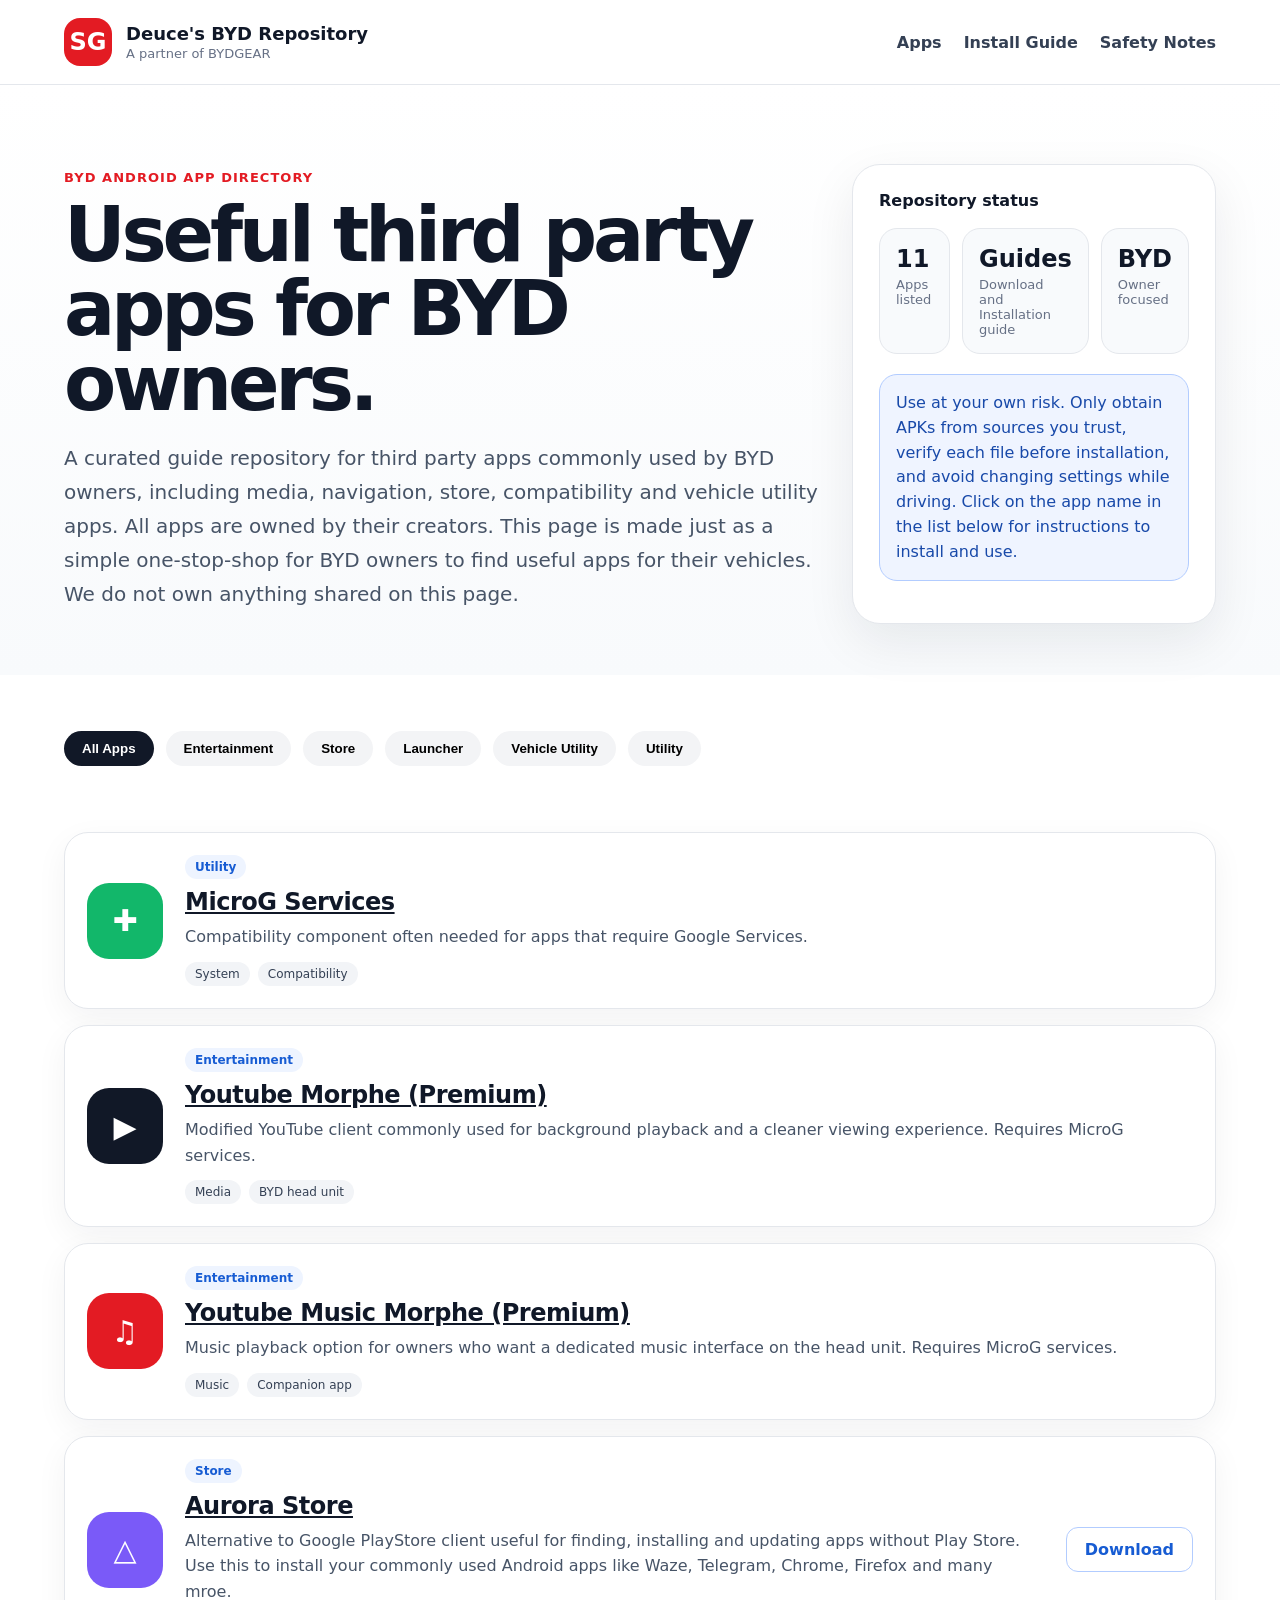
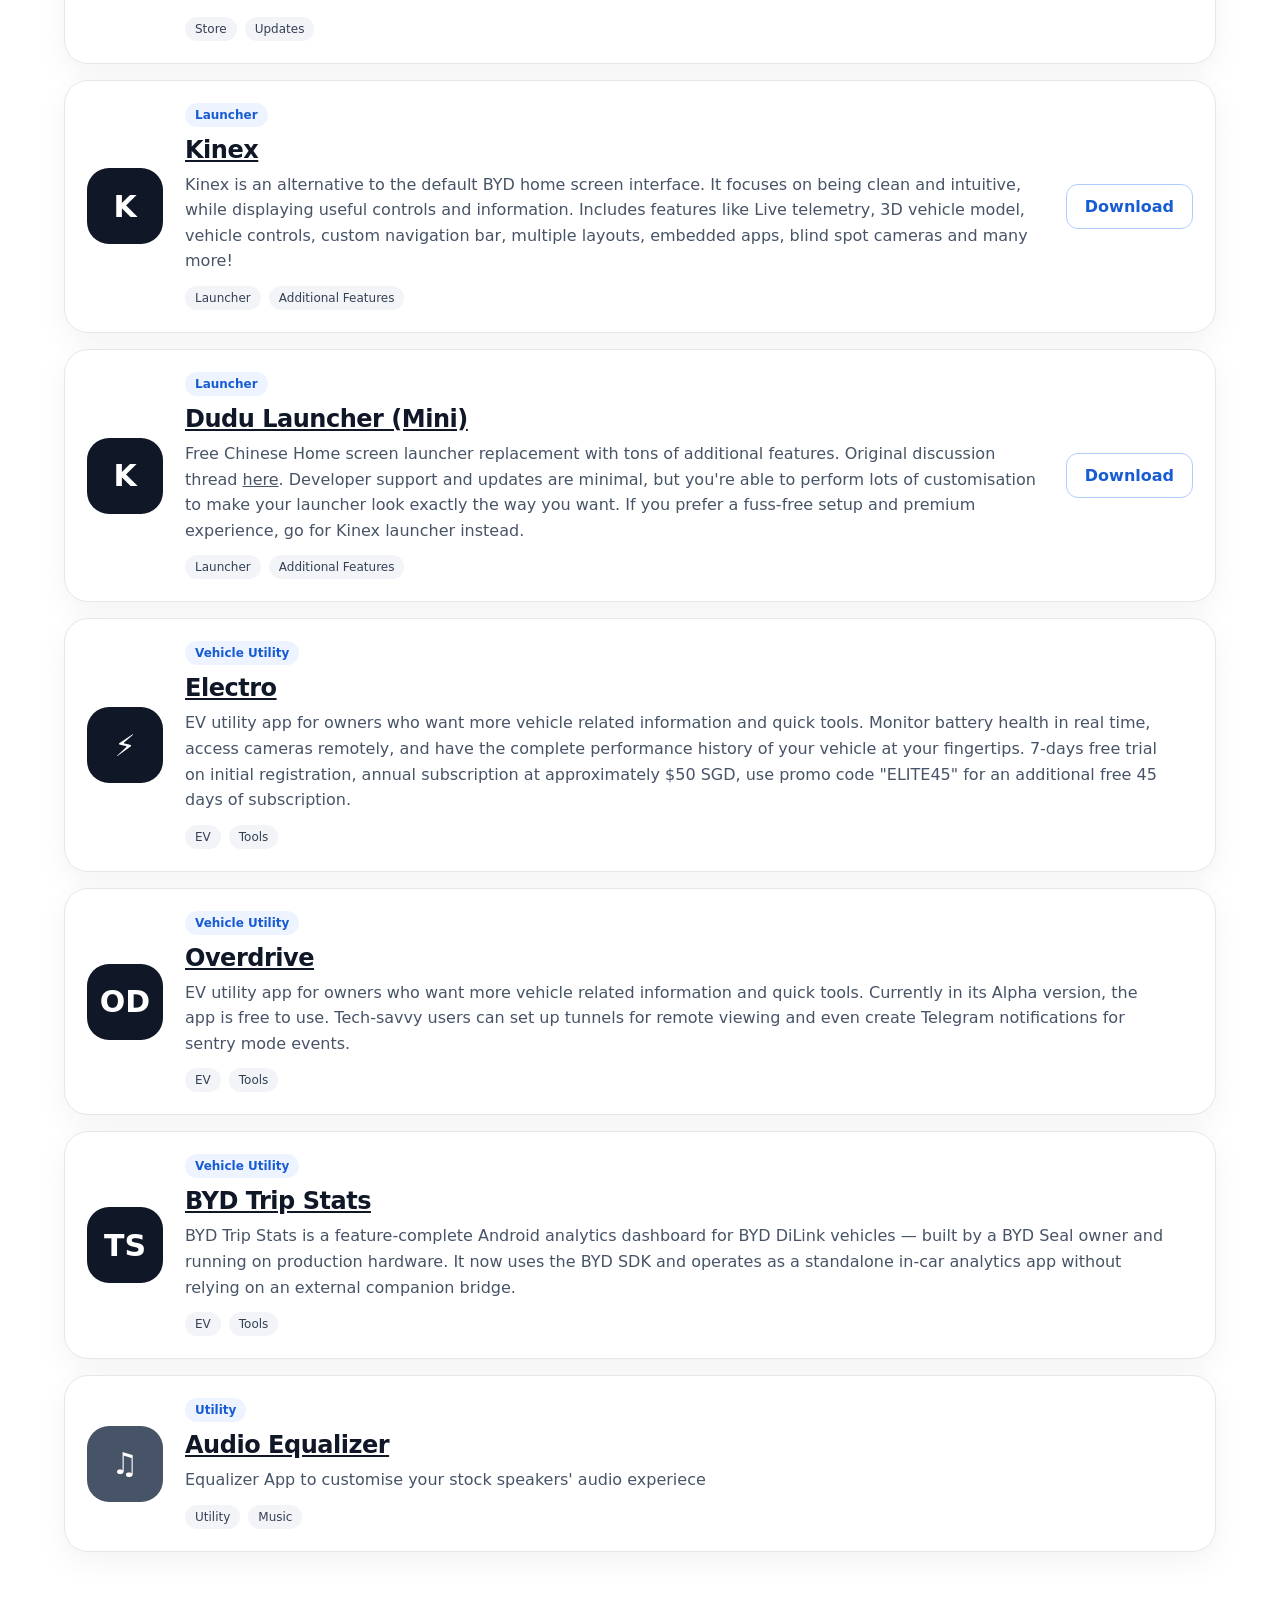
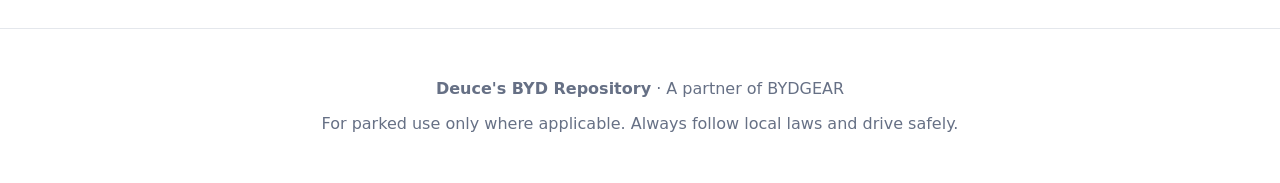
==== commit 345dc935: "Update index.html" ====
--- a/BYD/index.html
+++ b/BYD/index.html
@@ -35,10 +35,10 @@
       <div class="panel-topline">Repository status</div>
       <div class="status-grid">
         <div><strong>11</strong><span>Apps listed</span></div>
-        <div><strong>Guides</strong><span>Install notes</span></div>
+        <div><strong>Guides</strong><span>Download and Installation guide</span></div>
         <div><strong>BYD</strong><span>Owner focused</span></div>
       </div>
-      <p class="notice">Use at your own risk. Only obtain APKs from sources you trust, verify each file before installation, and avoid changing settings while driving.</p>
+      <p class="notice">Use at your own risk. Only obtain APKs from sources you trust, verify each file before installation, and avoid changing settings while driving. Click on the app name in the list below for instructions to install and use.</p>
     </aside>
   </section>
 
@@ -95,7 +95,7 @@
       <div class="app-content"><span class="tag">Vehicle Utility</span><h2><a href="https://www.overdrive.qd.je/">Overdrive</a></h2><p>EV utility app for owners who want more vehicle related information and quick tools. Currently in its Alpha version, the app is free to use. Tech-savvy users can set up tunnels for remote viewing and even create Telegram notifications for sentry mode events.</p><div class="chips"><span>EV</span><span>Tools</span></div></div>
     </article>
 
-    <article class="app-card" data-search="overdrive vehicle tools byd battery ev utility">
+    <article class="app-card" data-search="trip stats vehicle tools byd battery ev utility">
       <div class="icon electro">TS</div>
       <div class="app-content"><span class="tag">Vehicle Utility</span><h2><a href="https://github.com/angoikon/byd-trip-stats">BYD Trip Stats</a></h2><p>BYD Trip Stats is a feature-complete Android analytics dashboard for BYD DiLink vehicles — built by a BYD Seal owner and running on production hardware. It now uses the BYD SDK and operates as a standalone in-car analytics app without relying on an external companion bridge.</p><div class="chips"><span>EV</span><span>Tools</span></div></div>
     </article>
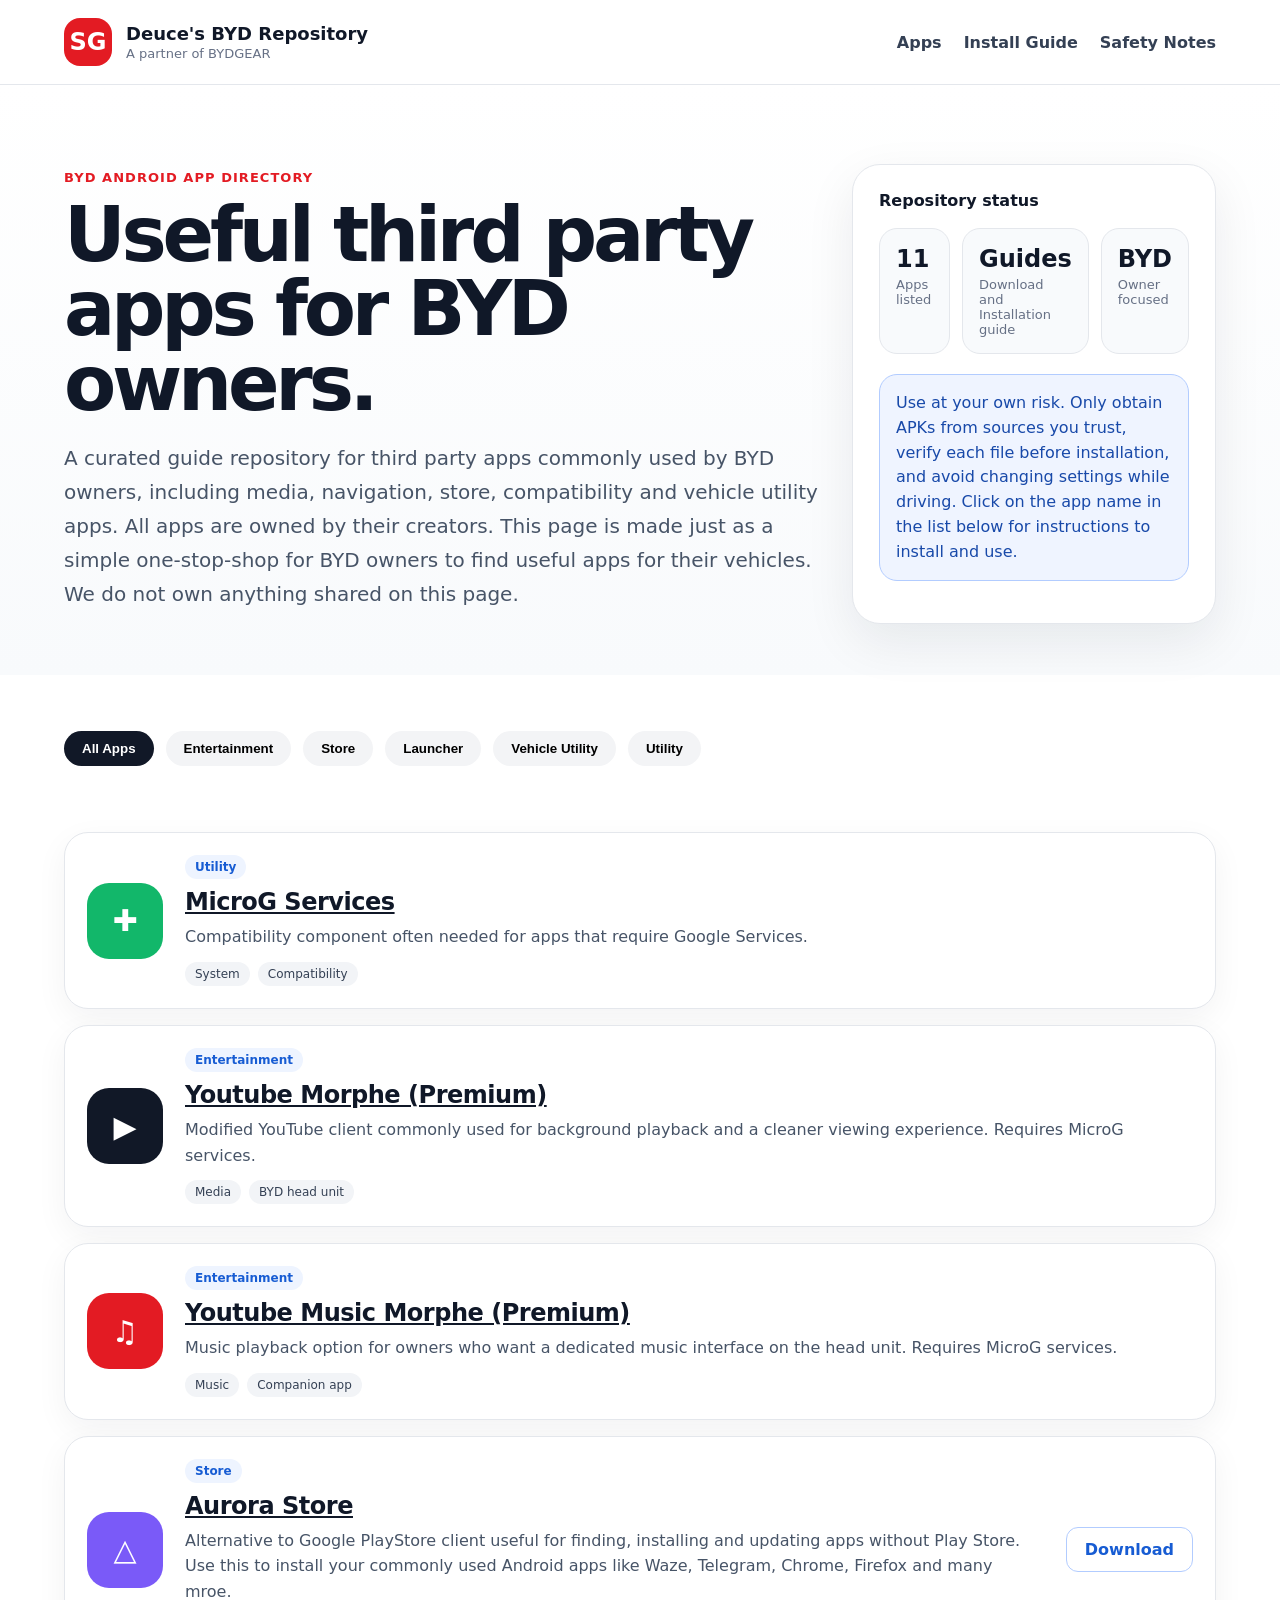
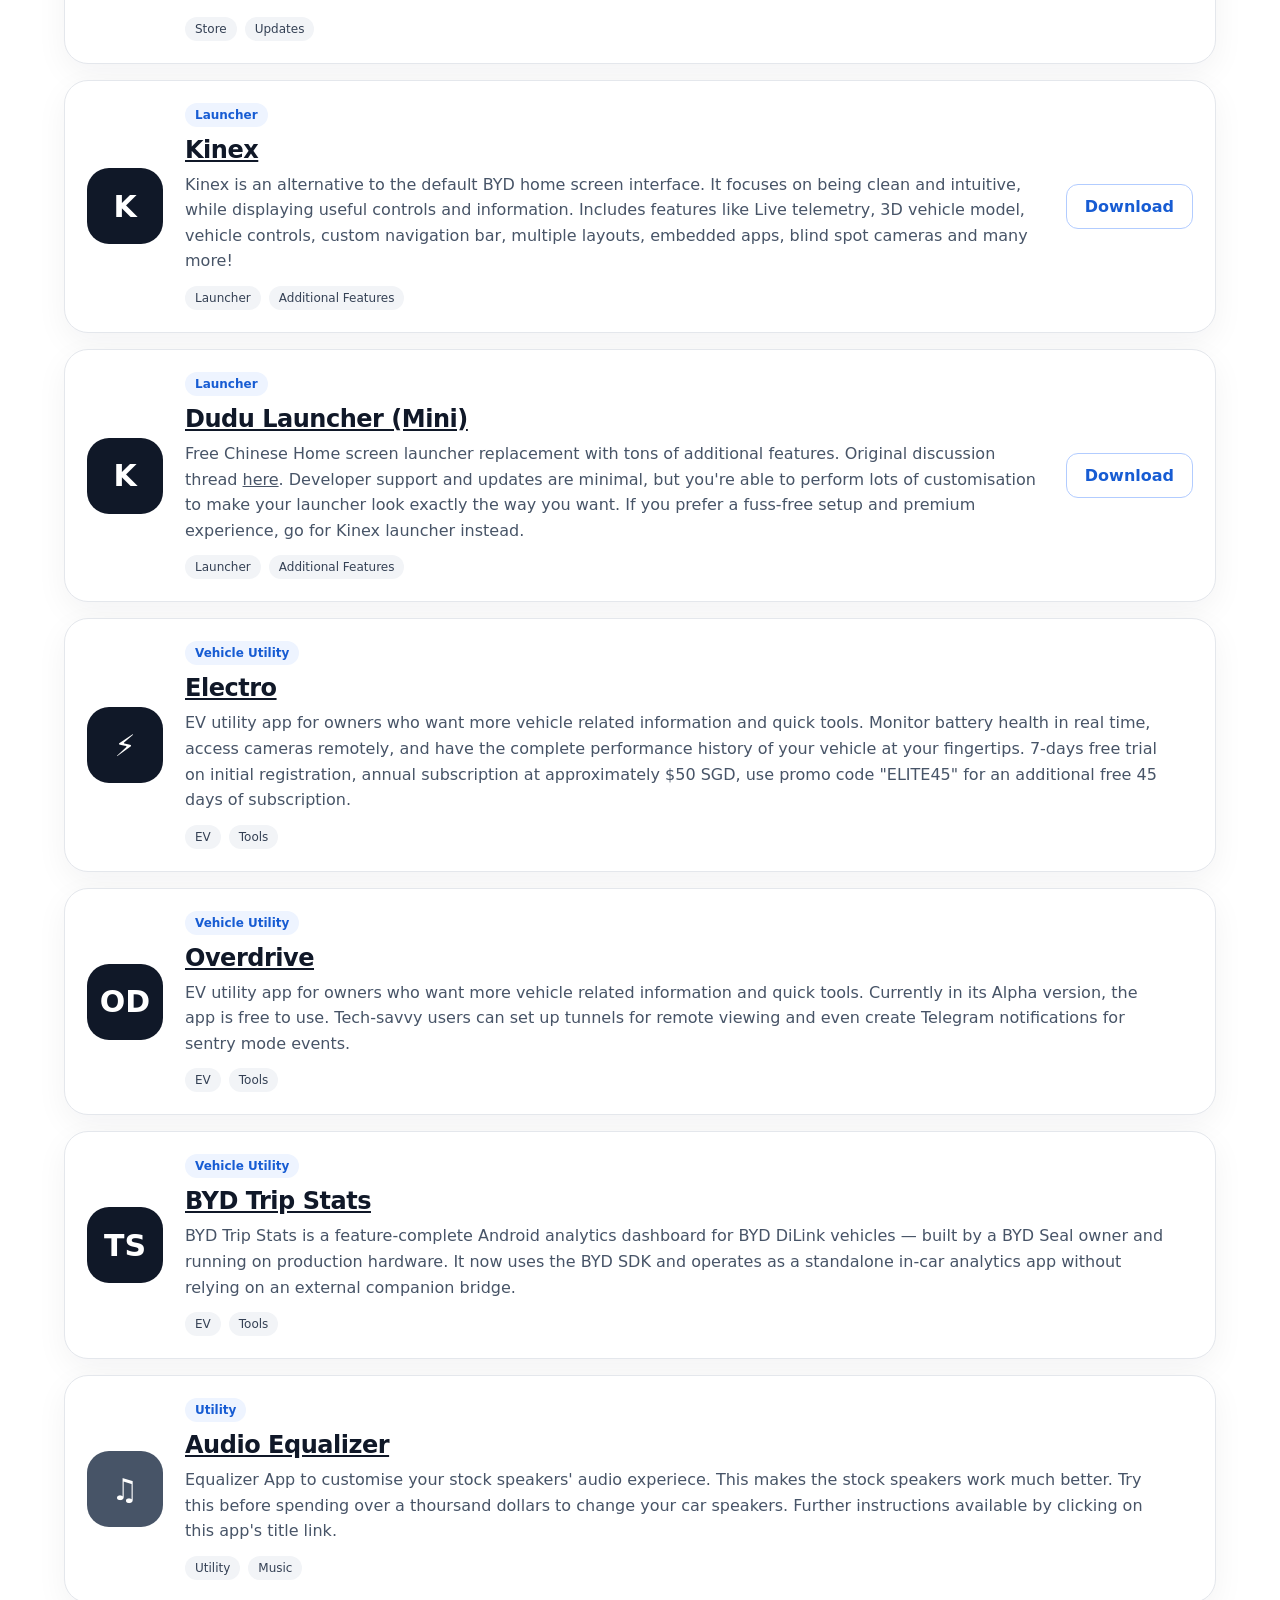
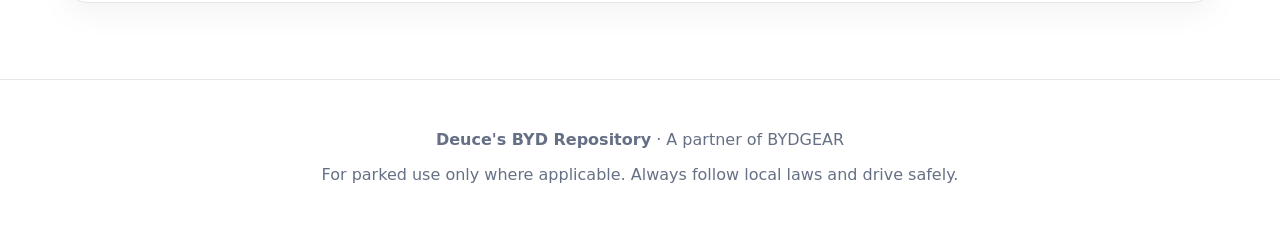
==== commit 0bbd02a8: "Update index.html" ====
--- a/BYD/index.html
+++ b/BYD/index.html
@@ -102,7 +102,7 @@
 
     <article class="app-card" data-search="music audio equalizer">
       <div class="icon files">♫</div>
-      <div class="app-content"><span class="tag">Utility</span><h2><a href="pages/equalizer.html">Audio Equalizer</a></h2><p>Equalizer App to customise your stock speakers' audio experiece</p><div class="chips"><span>Utility</span><span>Music</span></div></div>
+      <div class="app-content"><span class="tag">Utility</span><h2><a href="pages/equalizer.html">Audio Equalizer</a></h2><p>Equalizer App to customise your stock speakers' audio experiece. This makes the stock speakers work much better. Try this before spending over a thoursand dollars to change your car speakers. Further instructions available by clicking on this app's title link.</p><div class="chips"><span>Utility</span><span>Music</span></div></div>
     </article>
   </section>
 </main>
